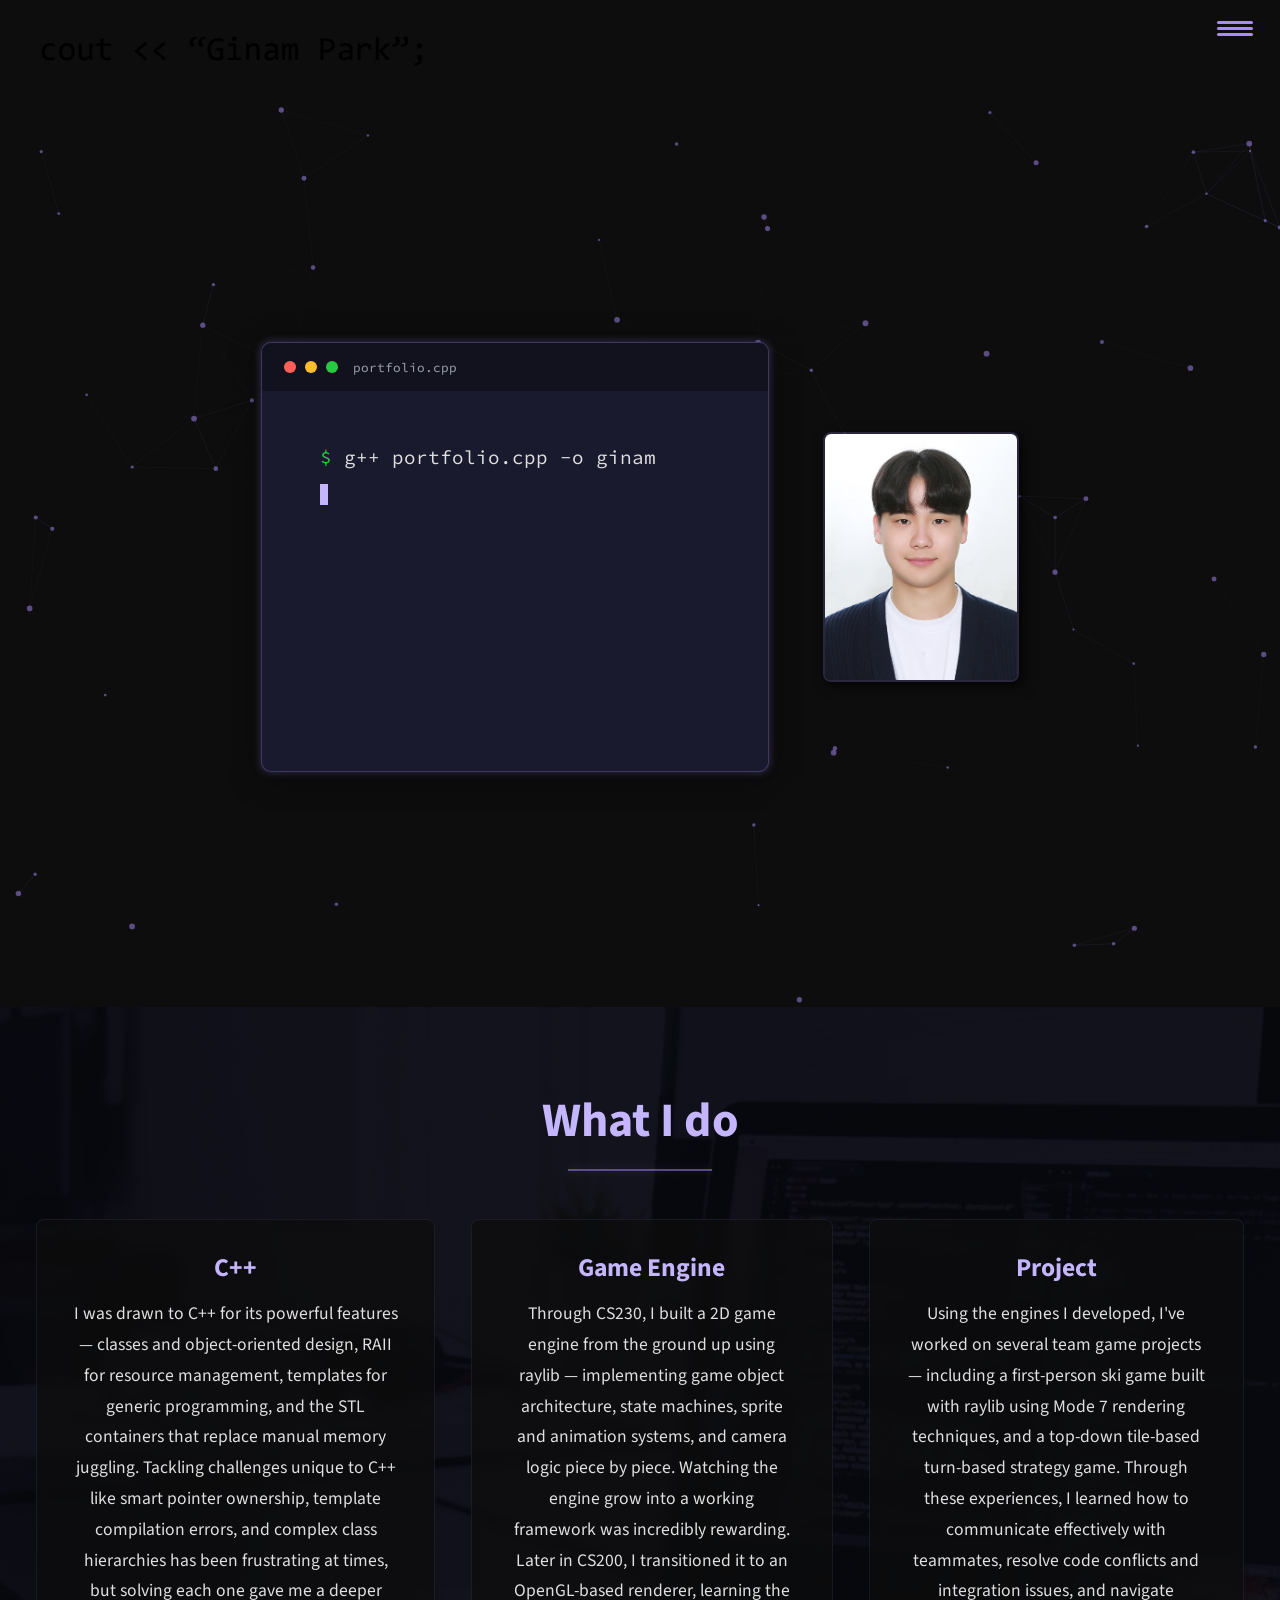
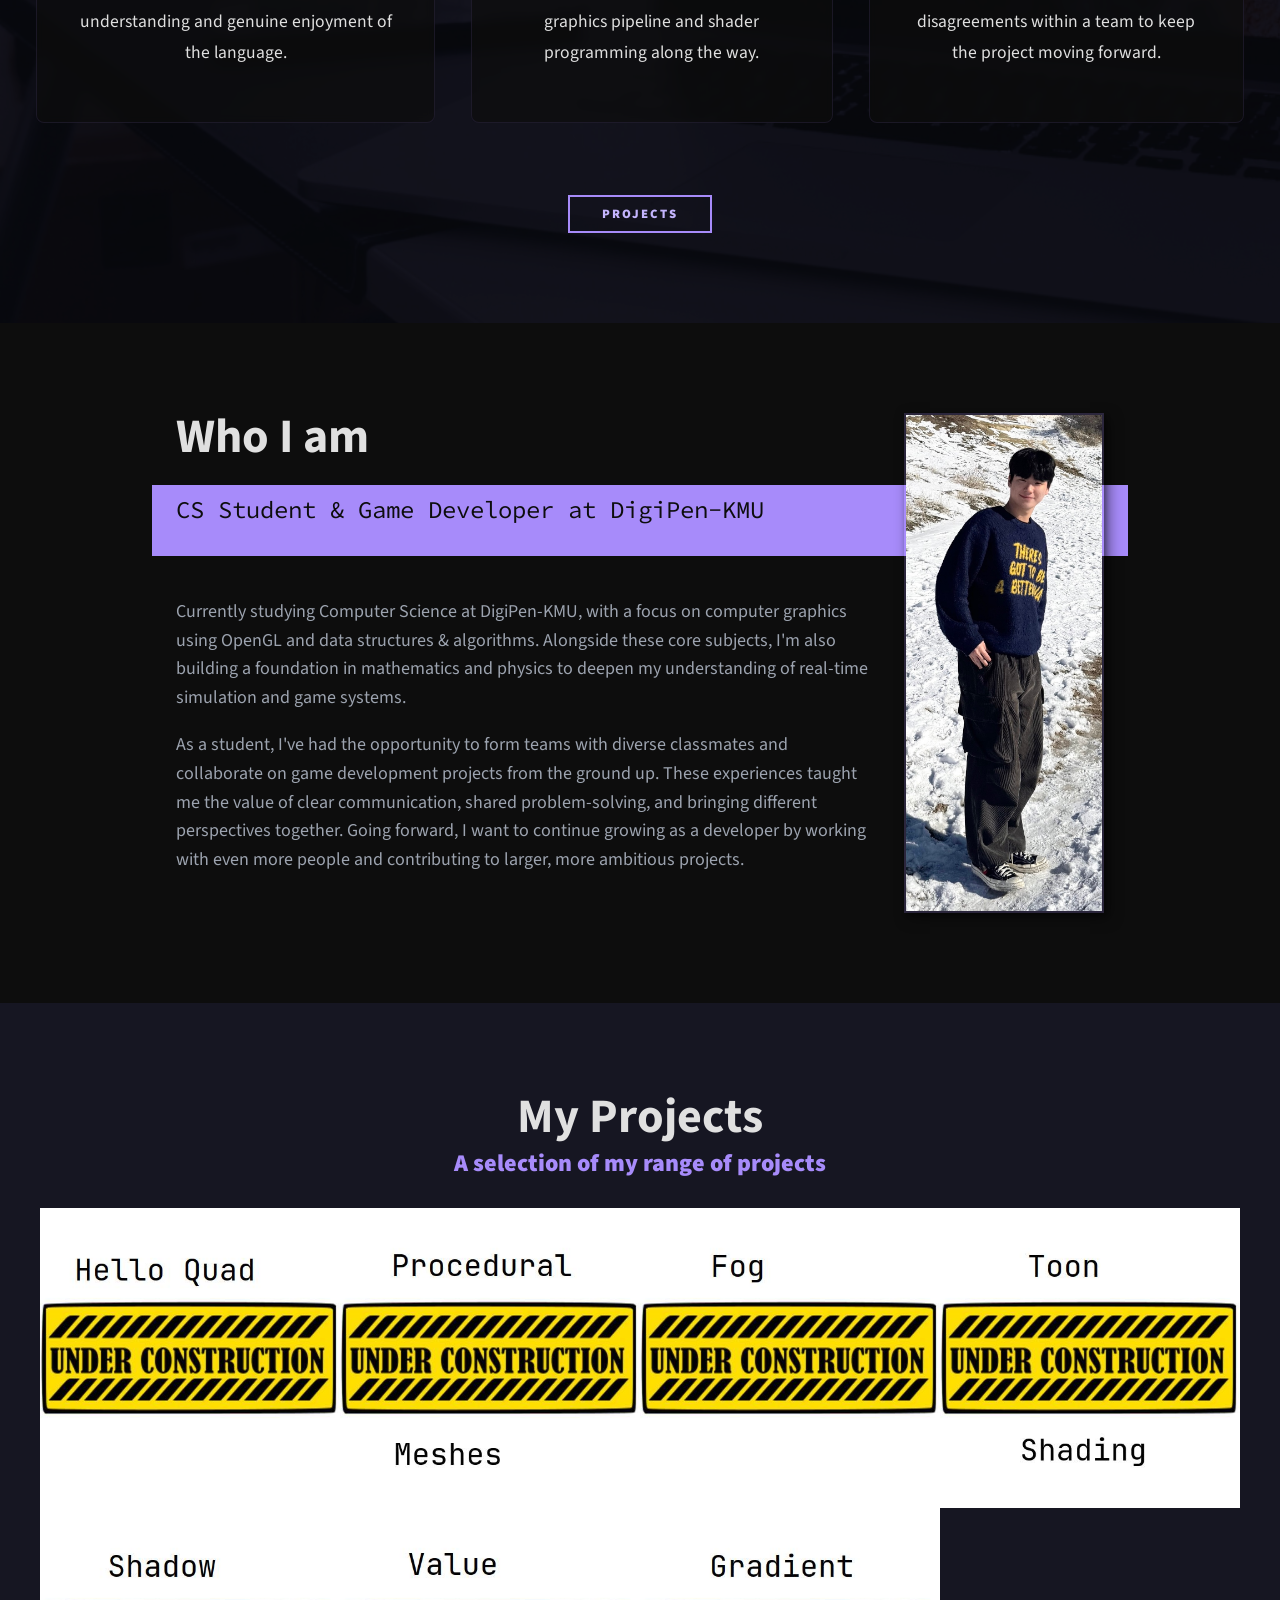
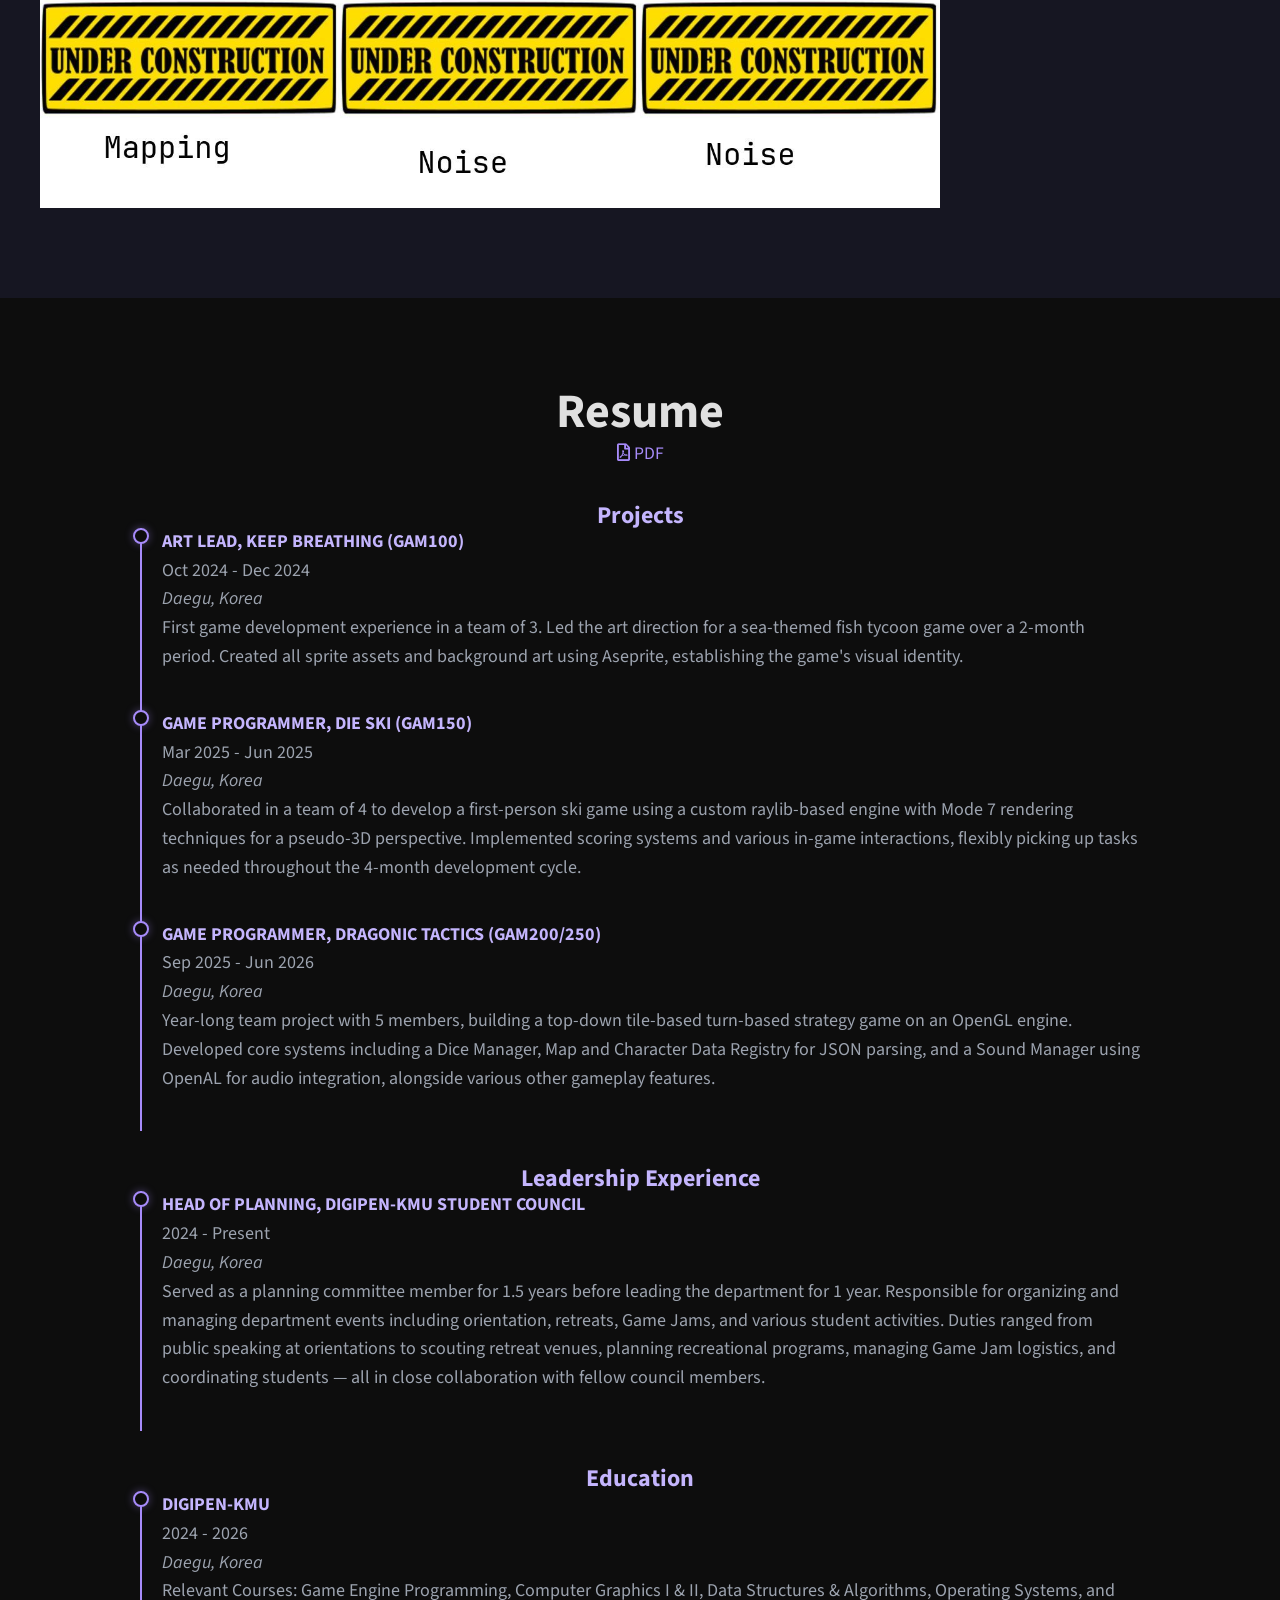
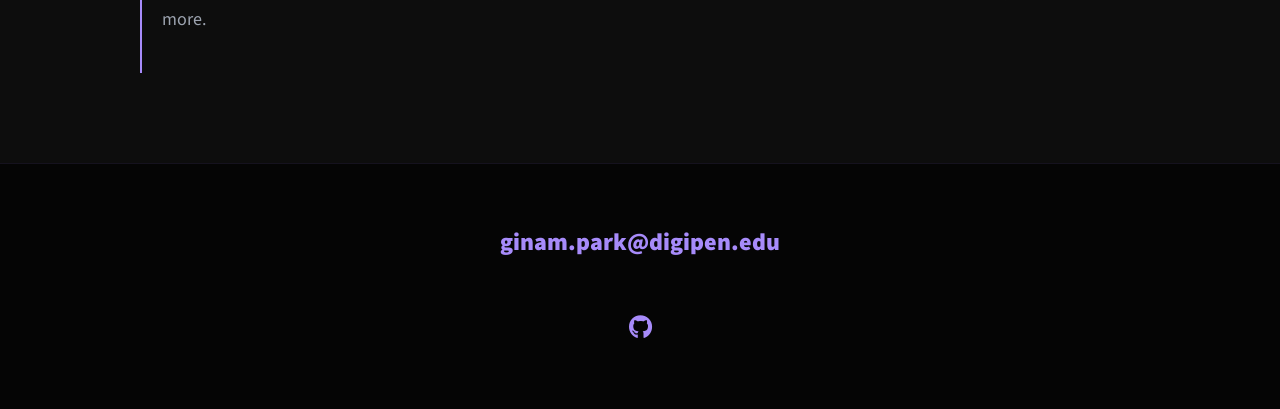
==== index.html @ 9ceb59ce "1" ====
<!-- https://youtu.be/_xkSvufmjEs?si=mh-MXT2ZdUasYAYn&t=3416 -->
<!-- adobe.ly/2GAgF93 -->
<!-- https://scrimba.com/build-and-deploy-your-portfolio-c012 -->
<!DOCTYPE html>
<html lang="en">

<head>
    <meta charset="UTF-8">
    <link rel="icon" type="image/svg+xml" href="../img/me.jpg">

    <!-- Help auto scale for desktop & mobile -->
    <meta name="viewport" content="width=device-width, initial-scale=1.0" />
    <title>Ginam Park Portfolio</title>

    <!-- Normalize the difference across browsers  https://necolas.github.io/normalize.css/ -->
    <link rel="stylesheet" href="external/normalize.css" />

    <link rel="stylesheet" href="https://cdnjs.cloudflare.com/ajax/libs/font-awesome/5.11.2/css/all.css"
        integrity="sha256-46qynGAkLSFpVbEBog43gvNhfrOj+BmwXdxFgVK/Kvc=" crossorigin="anonymous" />

    <!-- https://fonts.google.com/selection/embed -->
    <link rel="preconnect" href="https://fonts.googleapis.com" />
    <link rel="preconnect" href="https://fonts.gstatic.com" crossorigin />
    <link
        href="https://fonts.googleapis.com/css2?family=Source+Code+Pro:ital,wght@0,200..900;1,200..900&family=Source+Sans+3:ital,wght@0,200..900;1,200..900&display=swap"
        rel="stylesheet" />

    <link rel="stylesheet" href="css/style.css" />
</head>

<body>
    <header>
        <div class="logo">
            <img src="img/cout.png" alt="">
        </div>
        <button class="nav-toggle" aria-label="toggle navigation">
            <span class="hamburger"></span>
        </button>
        <nav class="nav">
            <ul class="nav__list">
                <li class="nav__item"> <a href="#home" class="nav__link">Home</a> </li>
                <li class="nav__item"> <a href="#skills" class="nav__link">Skills</a> </li>
                <li class="nav__item"> <a href="#about" class="nav__link">About Me</a> </li>
                <li class="nav__item"> <a href="#projects" class="nav__link">Projects</a> </li>
                <li class="nav__item"> <a href="#resume" class="nav__link">Resume</a> </li>
            </ul>
        </nav>
    </header>

    <!-- Introduction -->
    <section class="intro" id="home">
        <canvas id="particle-canvas"></canvas>
        <div class="intro__content">
            <div class="terminal reveal">
                <div class="terminal__header">
                    <span class="terminal__dot terminal__dot--red"></span>
                    <span class="terminal__dot terminal__dot--yellow"></span>
                    <span class="terminal__dot terminal__dot--green"></span>
                    <span class="terminal__title">portfolio.cpp</span>
                </div>
                <div class="terminal__body" id="terminal-output"></div>
            </div>
            <img src="img/me.jpg" alt="a picture of Ginam Park smiling" class="intro__img reveal" />
        </div>
    </section>

    <!-- My Services -->
    <section class="my-services" id="skills">
        <h2 class="section__title section__title--services reveal">What I do</h2>
        <div class="services">
            <div class="service reveal">
                <h3>C++</h3>
                <p>
                    I was drawn to C++ for its powerful features — classes and object-oriented design, RAII for resource
                    management, templates for generic programming, and the STL containers that replace manual memory
                    juggling. Tackling challenges unique to C++ like smart pointer ownership, template compilation
                    errors, and complex class hierarchies has been frustrating at times, but solving each one gave me a
                    deeper understanding and genuine enjoyment of the language.
                </p>
            </div>

            <div class="service reveal">
                <h3>Game Engine</h3>
                <p>
                    Through CS230, I built a 2D game engine from the ground up using raylib — implementing game object
                    architecture, state machines, sprite and animation systems, and camera logic piece by piece.
                    Watching the engine grow into a working framework was incredibly rewarding. Later in CS200, I
                    transitioned it to an OpenGL-based renderer, learning the graphics pipeline and shader programming
                    along the way.
                </p>
            </div>

            <div class="service reveal">
                <h3>Project</h3>
                <p>
                    Using the engines I developed, I've worked on several team game projects — including a first-person
                    ski game built with raylib using Mode 7 rendering techniques, and a top-down tile-based turn-based
                    strategy game. Through these experiences, I learned how to communicate effectively with teammates,
                    resolve code conflicts and integration issues, and navigate disagreements within a team to keep the
                    project moving forward.
                </p>
            </div>
        </div>

        <a href="#projects" class="btn">Projects</a>
    </section>

    <!-- About Me -->
    <section class="about-me" id="about">
        <h2 class="section__title section__title--about reveal">Who I am</h2>
        <p class="section__subtitle section__subtitle--about reveal">
            CS Student &amp; Game Developer at DigiPen-KMU
        </p>

        <div class="about-me__body reveal">
            <p>
                Currently studying Computer Science at DigiPen-KMU, with a focus on computer graphics using OpenGL and
                data structures &amp; algorithms. Alongside these core subjects, I'm also building a foundation in
                mathematics and physics to deepen my understanding of real-time simulation and game systems.
            </p>
            <p>
                As a student, I've had the opportunity to form teams with diverse classmates and collaborate on game
                development projects from the ground up. These experiences taught me the value of clear communication,
                shared problem-solving, and bringing different perspectives together. Going forward, I want to continue
                growing as a developer by working with even more people and contributing to larger, more ambitious
                projects.
            </p>
        </div>
        <img src="img/tallme.jpg" alt="picture of Ginam Park" class="about-me__img reveal" />
    </section>

    <!-- My Portfolio -->
    <section class="my-projects" id="projects">
        <h2 class="section__title section__title--projects reveal">My Projects</h2>
        <p class="section__subtitle section__subtitle--projects reveal">
            A selection of my range of projects
        </p>
        <div class="portfolio">
            <a href="portfolio/01_hello.html" class="portfolio__item">
                <img src="img/portfolio_thumbnails/01_hello.jpg" alt="" class="portfolio__img" />
            </a>
            <a href="portfolio/02_meshes.html" class="portfolio__item">
                <img src="img/portfolio_thumbnails/02_meshes.jpg" alt="" class="portfolio__img" />
            </a>
            <a href="portfolio/03_fog.html" class="portfolio__item">
                <img src="img/portfolio_thumbnails/03_fog.jpg" alt="" class="portfolio__img" />
            </a>
            <a href="portfolio/04_toon.html" class="portfolio__item">
                <img src="img/portfolio_thumbnails/04_toon.jpg" alt="" class="portfolio__img" />
            </a>
            <a href="portfolio/05_shadow.html" class="portfolio__item">
                <img src="img/portfolio_thumbnails/05_shadow.jpg" alt="" class="portfolio__img" />
            </a>
            <a href="portfolio/06_value.html" class="portfolio__item">
                <img src="img/portfolio_thumbnails/06_value.jpg" alt="" class="portfolio__img" />
            </a>
            <a href="portfolio/07_gradient.html" class="portfolio__item">
                <img src="img/portfolio_thumbnails/07_gradient.jpg" alt="" class="portfolio__img" />
            </a>

        </div>
    </section>

    <!-- Resume Section -->
    <section class="my-resume" id="resume">
        <h2 class="section__title section__title--resume reveal">Resume</h2>
        <a target="_blank" href="docs/Resume.pdf" class="resume-pdf-link"><i class="far fa-file-pdf"></i> PDF</a>

        <div class="resume-section reveal">
            <h3>Projects</h3>
            <div class="resume-item">
                <p>
                    <b>Art Lead, KEEP BREATHING (GAM100)</b><br>
                    Oct 2024 - Dec 2024<br>
                    <em>Daegu, Korea</em><br>
                    First game development experience in a team of 3. Led the art direction for a sea-themed fish
                    tycoon game over a 2-month period. Created all sprite assets and background art using Aseprite,
                    establishing the game's visual identity.
                </p>
            </div>
            <div class="resume-item">
                <p>
                    <b>Game Programmer, Die Ski (GAM150)</b><br>
                    Mar 2025 - Jun 2025<br>
                    <em>Daegu, Korea</em><br>
                    Collaborated in a team of 4 to develop a first-person ski game using a custom raylib-based engine
                    with Mode 7 rendering techniques for a pseudo-3D perspective. Implemented scoring systems and
                    various in-game interactions, flexibly picking up tasks as needed throughout the 4-month
                    development cycle.
                </p>
            </div>
            <div class="resume-item">
                <p>
                    <b>Game Programmer, Dragonic Tactics (GAM200/250)</b><br>
                    Sep 2025 - Jun 2026<br>
                    <em>Daegu, Korea</em><br>
                    Year-long team project with 5 members, building a top-down tile-based turn-based strategy game on
                    an OpenGL engine. Developed core systems including a Dice Manager, Map and Character Data Registry
                    for JSON parsing, and a Sound Manager using OpenAL for audio integration, alongside various other
                    gameplay features.
                </p>
            </div>

            <h3>Leadership Experience</h3>
            <div class="resume-item">
                <p>
                    <b>Head of Planning, DigiPen-KMU Student Council</b><br>
                    2024 - Present<br>
                    <em>Daegu, Korea</em><br>
                    Served as a planning committee member for 1.5 years before leading the department for 1 year.
                    Responsible for organizing and managing department events including orientation, retreats, Game
                    Jams, and various student activities. Duties ranged from public speaking at orientations to
                    scouting retreat venues, planning recreational programs, managing Game Jam logistics, and
                    coordinating students — all in close collaboration with fellow council members.
                </p>
            </div>

            <h3>Education</h3>
            <div class="resume-item">
                <p>
                    <b>Digipen-KMU</b><br>
                    2024 - 2026<br>
                    <em>Daegu, Korea</em><br>
                    Relevant Courses: Game Engine Programming, Computer Graphics I &amp; II, Data Structures &amp; Algorithms,
                    Operating Systems, and more.
                </p>
            </div>
        </div>
    </section>

    <!-- Footer -->
    <footer class="footer">
        <a href="mailto:ginam.park@digipen.edu" class="footer__link">ginam.park@digipen.edu</a>
        <ul class="social-list">
            <li class="social-list__item">
                <a class="social-list__link" href="https://github.com/HYW1Z">
                    <i class="fab fa-github"></i>
                </a>
            </li>
        </ul>
    </footer>

    <script src="js/index.js"></script>
</body>

</html>
---- css/style.css ----
/* make padding within widths rather calculating with total width? */
*,
*::before,
*::after {
  box-sizing: border-box;
}

/* Custom Properties */

:root {
  --ff-primary: "Source Sans 3", sans-serif;
  --ff-secondary: "Source Code Pro", monospace;

  --fw-reg: 300;
  --fw-bold: 900;

  /* Dark mode + neon cyber palette */
  --clr-bg: #0d0d0d;
  --clr-bg-secondary: #161622;
  --clr-light: #e0e0e0;
  --clr-dark: #0d0d0d;
  --clr-accent: #a78bfa;
  --clr-accent-bright: #c4b5fd;
  --clr-accent-glow: rgba(167, 139, 250, 0.4);
  --clr-text-muted: #9ca3af;

  --fs-h1: 3rem;
  --fs-h2: 2.25rem;
  --fs-h3: 1.25rem;
  --fs-body: 1rem;

  --bs: 0.25em 0.25em 0.75em rgba(0, 0, 0, 0.5),
    0.125em 0.125em 0.25em rgba(0, 0, 0, 0.3);

  --glow-sm: 0 0 8px var(--clr-accent-glow);
  --glow-md: 0 0 20px var(--clr-accent-glow), 0 0 40px rgba(167, 139, 250, 0.15);
}

/* With wider screens use bigger numbers */
@media (min-width: 800px) {
  :root {
    --fs-h1: 4.5rem;
    --fs-h2: 3rem;
    --fs-h3: 1.5rem;
    --fs-body: 1.125rem;
  }
}

/* General Styles */

html {
  scroll-behavior: smooth;
}

body {
  background: var(--clr-bg);
  color: var(--clr-light);
  margin: 0;
  font-family: var(--ff-primary);
  font-size: var(--fs-body);
  line-height: 1.6;
}

section {
  padding: 5em 2em;
}

img {
  display: block;
  max-width: 100%;
}

strong {
  font-weight: var(--fw-bold);
}

:focus {
  outline: 3px solid var(--clr-accent);
  outline-offset: 3px;
}

/* Scroll reveal animations */
.reveal {
  opacity: 0;
  transform: translateY(30px);
  transition: opacity 0.7s ease-out, transform 0.7s ease-out;
}

.reveal.revealed {
  opacity: 1;
  transform: translateY(0);
}

/* Stagger children for service cards */
.service.reveal:nth-child(1) { transition-delay: 0s; }
.service.reveal:nth-child(2) { transition-delay: 0.15s; }
.service.reveal:nth-child(3) { transition-delay: 0.3s; }

.btn {
  display: inline-block;
  padding: 0.5em 2.5em;
  background: transparent;
  color: var(--clr-accent-bright);
  border: 2px solid var(--clr-accent);
  text-decoration: none;
  cursor: pointer;
  font-size: 0.8rem;
  text-transform: uppercase;
  letter-spacing: 2px;
  font-weight: var(--fw-bold);
  transition: all 300ms ease;
}

.btn:hover {
  background: var(--clr-accent);
  color: var(--clr-dark);
  box-shadow: var(--glow-md);
  transform: translateY(-2px);
}

/* Typography */

h1,
h2,
h3 {
  line-height: 1;
  margin: 0;
}

h1 {
  font-size: var(--fs-h1);
}

h2 {
  font-size: var(--fs-h2);
}

h3 {
  font-size: var(--fs-h3);
}

.section__title {
  margin-bottom: 0.25rem;
}

.section__title--intro {
  font-weight: var(--fw-reg);
}

.section__title--intro strong {
  display: block;
  color: var(--clr-accent-bright);
}

.section__subtitle {
  margin: 0;
  font-size: var(--fs-h3);
}

.section__subtitle--intro,
.section__subtitle--about {
  background: var(--clr-accent);
  color: var(--clr-dark);
  padding: 0.25em 1em;
  font-family: var(--ff-secondary);
  margin-bottom: 1em;
}

.section__subtitle--projects {
  color: var(--clr-accent);
  font-weight: var(--fw-bold);
  margin-bottom: 1em;
}

/* header */
header {
  display: flex;
  justify-content: space-between;
  padding: 1em;
  background: var(--clr-bg);
}

.logo {
  max-width: 528px;
}

.nav {
  position: fixed;
  background: rgba(13, 13, 13, 0.97);
  color: var(--clr-light);
  top: 0;
  bottom: 0;
  left: 0;
  right: 0;
  z-index: 100;
  transform: translateX(100%);
  transition: transform 250ms cubic-bezier(0.5, 0, 0.5, 1);
}

.nav__list {
  list-style: none;
  display: flex;
  height: 100%;
  flex-direction: column;
  justify-content: space-evenly;
  align-items: center;
  margin: 0;
  padding: 0;
}

.nav__link {
  color: inherit;
  font-weight: var(--fw-bold);
  font-size: var(--fs-h2);
  text-decoration: none;
  transition: color 200ms ease, text-shadow 200ms ease;
}

.nav__link:hover {
  color: var(--clr-accent-bright);
  text-shadow: var(--glow-sm);
}

.nav-toggle {
  padding: 0.5em;
  background: transparent;
  border: 0;
  cursor: pointer;
  position: absolute;
  right: 1em;
  top: 1em;
  z-index: 1000;
}

.nav-open .nav {
  transform: translateX(0);
}

.nav-open .nav-toggle {
  position: fixed;
}

.nav-open .hamburger {
  transform: rotate(0.625turn);
}

.nav-open .hamburger::before {
  transform: rotate(90deg) translateX(-6px);
}

.nav-open .hamburger::after {
  opacity: 0;
}

.hamburger {
  display: block;
  position: relative;
}

.hamburger,
.hamburger::before,
.hamburger::after {
  background: var(--clr-accent);
  width: 2em;
  height: 3px;
  border-radius: 1em;
  transition: transform 250ms ease-in-out;
}

.hamburger::before,
.hamburger::after {
  content: "";
  position: absolute;
  left: 0;
  right: 0;
}

.hamburger::before {
  top: 6px;
}
.hamburger::after {
  bottom: 6px;
}

/* Intro Section */
.intro {
  position: relative;
  z-index: 2;
  background: var(--clr-bg);
  min-height: 100vh;
  display: flex;
  align-items: center;
  justify-content: center;
  overflow: hidden;
}

#particle-canvas {
  position: absolute;
  top: 0;
  left: 0;
  width: 100%;
  height: 100%;
  z-index: 0;
}

.intro__content {
  position: relative;
  z-index: 1;
  display: flex;
  flex-direction: column;
  align-items: center;
  gap: 2em;
  padding: 2em;
}

@media (min-width: 700px) {
  .intro__content {
    flex-direction: row;
    gap: 3em;
  }
}

/* Terminal */
.terminal {
  background: #1a1a2e;
  border: 1px solid rgba(167, 139, 250, 0.25);
  border-radius: 10px;
  overflow: hidden;
  width: 100%;
  max-width: 1100px;
  box-shadow: 0 4px 30px rgba(0, 0, 0, 0.5), var(--glow-sm);
  font-family: var(--ff-secondary);
}

.terminal__header {
  background: #12121f;
  padding: 0.75em 1.2em;
  display: flex;
  align-items: center;
  gap: 0.5em;
}

.terminal__dot {
  width: 12px;
  height: 12px;
  border-radius: 50%;
}

.terminal__dot--red { background: #ff5f57; }
.terminal__dot--yellow { background: #ffbd2e; }
.terminal__dot--green { background: #28c840; }

.terminal__title {
  margin-left: 0.5em;
  color: var(--clr-text-muted);
  font-size: 0.8rem;
}

.terminal__body {
  padding: 2.5em 3em;
  min-height: 380px;
  font-size: 1.2rem;
  line-height: 1.9;
  color: var(--clr-light);
}

.terminal__body .line {
  white-space: pre-wrap;
  word-break: break-word;
}

.terminal__body .prompt { color: #28c840; }
.terminal__body .cmd { color: var(--clr-light); }
.terminal__body .comment { color: #6b7280; }
.terminal__body .keyword { color: #a78bfa; }
.terminal__body .string { color: #34d399; }
.terminal__body .output { color: var(--clr-accent-bright); font-weight: 700; font-size: 1.4rem; }
.terminal__body .output-name { color: var(--clr-accent-bright); font-weight: 900; font-size: 3rem; line-height: 1.1; }
.terminal__body .operator { color: #f472b6; }

.terminal__cursor {
  display: inline-block;
  width: 8px;
  height: 1.1em;
  background: var(--clr-accent-bright);
  vertical-align: text-bottom;
  animation: blink 1s step-end infinite;
}

@keyframes blink {
  0%, 100% { opacity: 1; }
  50% { opacity: 0; }
}

.intro__img {
  box-shadow: var(--bs);
  border: 2px solid rgba(167, 139, 250, 0.2);
  width: 250px;
  height: 250px;
  object-fit: cover;
  border-radius: 8px;
}

.section__subtitle--intro {
  display: inline-block;
}

/* my services section */

.my-services {
  background-color: var(--clr-bg-secondary);
  background-image: url(../img/skills-bg.jpg);
  background-size: cover;
  background-blend-mode: overlay;
  color: var(--clr-light);
  text-align: center;
}

.section__title--services {
  color: var(--clr-accent-bright);
  position: relative;
}

.section__title--services::after {
  content: "";
  display: block;
  width: 3em;
  height: 2px;
  margin: 0.5em auto 1em;
  background: var(--clr-accent);
  opacity: 0.5;
  box-shadow: var(--glow-sm);
}

.services {
  margin-bottom: 4em;
}

.service {
  max-width: 600px;
  margin: 0 auto;
  padding: 2em;
  border: 1px solid rgba(167, 139, 250, 0.1);
  border-radius: 8px;
  background: rgba(13, 13, 13, 0.7);
  backdrop-filter: blur(4px);
  transition: border-color 300ms ease, box-shadow 300ms ease;
}

.service:hover {
  border-color: rgba(167, 139, 250, 0.3);
  box-shadow: var(--glow-sm);
}

.service p {
  font-size: 1.1rem;
  line-height: 1.75;
}

.service h3 {
  color: var(--clr-accent-bright);
  margin-bottom: 0.5em;
  font-size: 1.6rem;
}

@media (min-width: 800px) {
  .services {
    display: flex;
    max-width: 1400px;
    margin-left: auto;
    margin-right: auto;
    gap: 2em;
  }

  .service + .service {
    margin-left: 0;
  }
}

/* About Me */

.about-me {
  max-width: 1000px;
  margin: 0 auto;
  background: var(--clr-bg);
}

.about-me__body p {
  color: var(--clr-text-muted);
}

.about-me__img {
  box-shadow: var(--bs);
  border: 2px solid rgba(167, 139, 250, 0.2);
}

@media (min-width: 600px) {
  .about-me {
    display: grid;
    grid-template-columns: 1fr 200px;
    grid-template-areas:
      "title img"
      "subtitle img"
      "text img";
    column-gap: 2em;
  }

  .section__title--about {
    grid-area: title;
  }

  .section__subtitle--about {
    grid-column: 1 / -1;
    grid-row: 2;
    position: relative;
    left: -1em;
    width: calc(100% + 2em);
    padding-left: 1em;
    padding-right: calc(200px + 2.5em);
  }

  .about-me__img {
    grid-area: img;
    position: relative;
    z-index: 2;
  }
}

/* Portfolio / My projects */

.my-projects {
  background-color: var(--clr-bg-secondary);
  color: var(--clr-light);
  text-align: center;
}

.portfolio {
  display: grid;
  grid-template-columns: repeat(auto-fit, minmax(300px, 1fr));
  max-width: 1200px;
  margin: 0 auto;
}

.portfolio__item {
  background: var(--clr-dark);
  overflow: hidden;
}

.portfolio__img {
  transition: transform 750ms cubic-bezier(0.5, 0, 0.5, 1), opacity 250ms linear;
}

.portfolio__item:focus {
  position: relative;
  z-index: 2;
}

.portfolio__img:hover,
.portfolio__item:focus .portfolio__img {
  transform: scale(1.2);
  opacity: 0.75;
}

/*--------------------------------------------------------------
# Resume Section
--------------------------------------------------------------*/

.section__title--resume {
  text-align: center;
}

.my-resume {
  display: flex;
  flex-direction: column;
  align-items: center;
  background: var(--clr-bg);
}

.resume-pdf-link {
  color: var(--clr-accent);
  text-decoration: none;
  font-size: 1.1rem;
  transition: color 200ms ease, text-shadow 200ms ease;
}

.resume-pdf-link:hover {
  color: var(--clr-accent-bright);
  text-shadow: var(--glow-sm);
}

.resume-section h3 {
  color: var(--clr-accent-bright);
  text-align: center;
  margin-top: 1.5em;
}

.resume-section .resume-item {
  padding: 0 0 20px 20px;
  margin-top: -18px;
  border-left: 2px solid var(--clr-accent);
  position: relative;
  max-width: 1000px;
}

.resume-section .resume-item p {
  color: var(--clr-text-muted);
}

.resume-section .resume-item b {
  text-transform: uppercase;
  color: var(--clr-accent-bright);
  position: sticky;
}

.resume-section .resume-item em {
  color: var(--clr-text-muted);
}

.resume-section .resume-item::before {
  content: "";
  position: absolute;
  width: 16px;
  height: 16px;
  border-radius: 50px;
  left: -9px;
  top: 0;
  background: var(--clr-bg);
  border: 2px solid var(--clr-accent);
  box-shadow: var(--glow-sm);
}

/* Footer */

.footer {
  background: #050505;
  color: var(--clr-accent);
  text-align: center;
  padding: 2.5em 0;
  font-size: var(--fs-h3);
  border-top: 1px solid rgba(167, 139, 250, 0.1);
}

.footer a {
  color: inherit;
  text-decoration: none;
}

.footer__link {
  font-weight: var(--fw-bold);
  transition: text-shadow 200ms ease;
}

.footer__link:hover,
.social-list__link:hover {
  opacity: 1;
  text-shadow: var(--glow-sm);
}

.footer__link:hover {
  text-decoration: underline;
}

.social-list {
  list-style: none;
  display: flex;
  justify-content: center;
  margin: 2em 0 0;
  padding: 0;
}

.social-list__item {
  margin: 0 0.5em;
}

.social-list__link {
  padding: 0.5em;
  transition: transform 200ms ease, text-shadow 200ms ease;
}

.social-list__link:hover {
  transform: translateY(-3px);
  text-shadow: var(--glow-sm);
}

/* individual portfolio item styles */

.portfolio-item-individual {
  padding: 0 2em 2em;
  max-width: 1200px;
  margin: 0 auto;
}

.portfolio-item-individual p,
.portfolio-item-individual ul {
  max-width: 600px;
  margin-left: auto;
  margin-right: auto;
}

.portfolio-item-individual iframe {
  box-shadow: var(--bs);
  display: block;
  max-width: 1200px;
  width: 100%;
  height: auto;
  aspect-ratio: 4 / 3;
  margin: 0 auto;
  border: none;
}
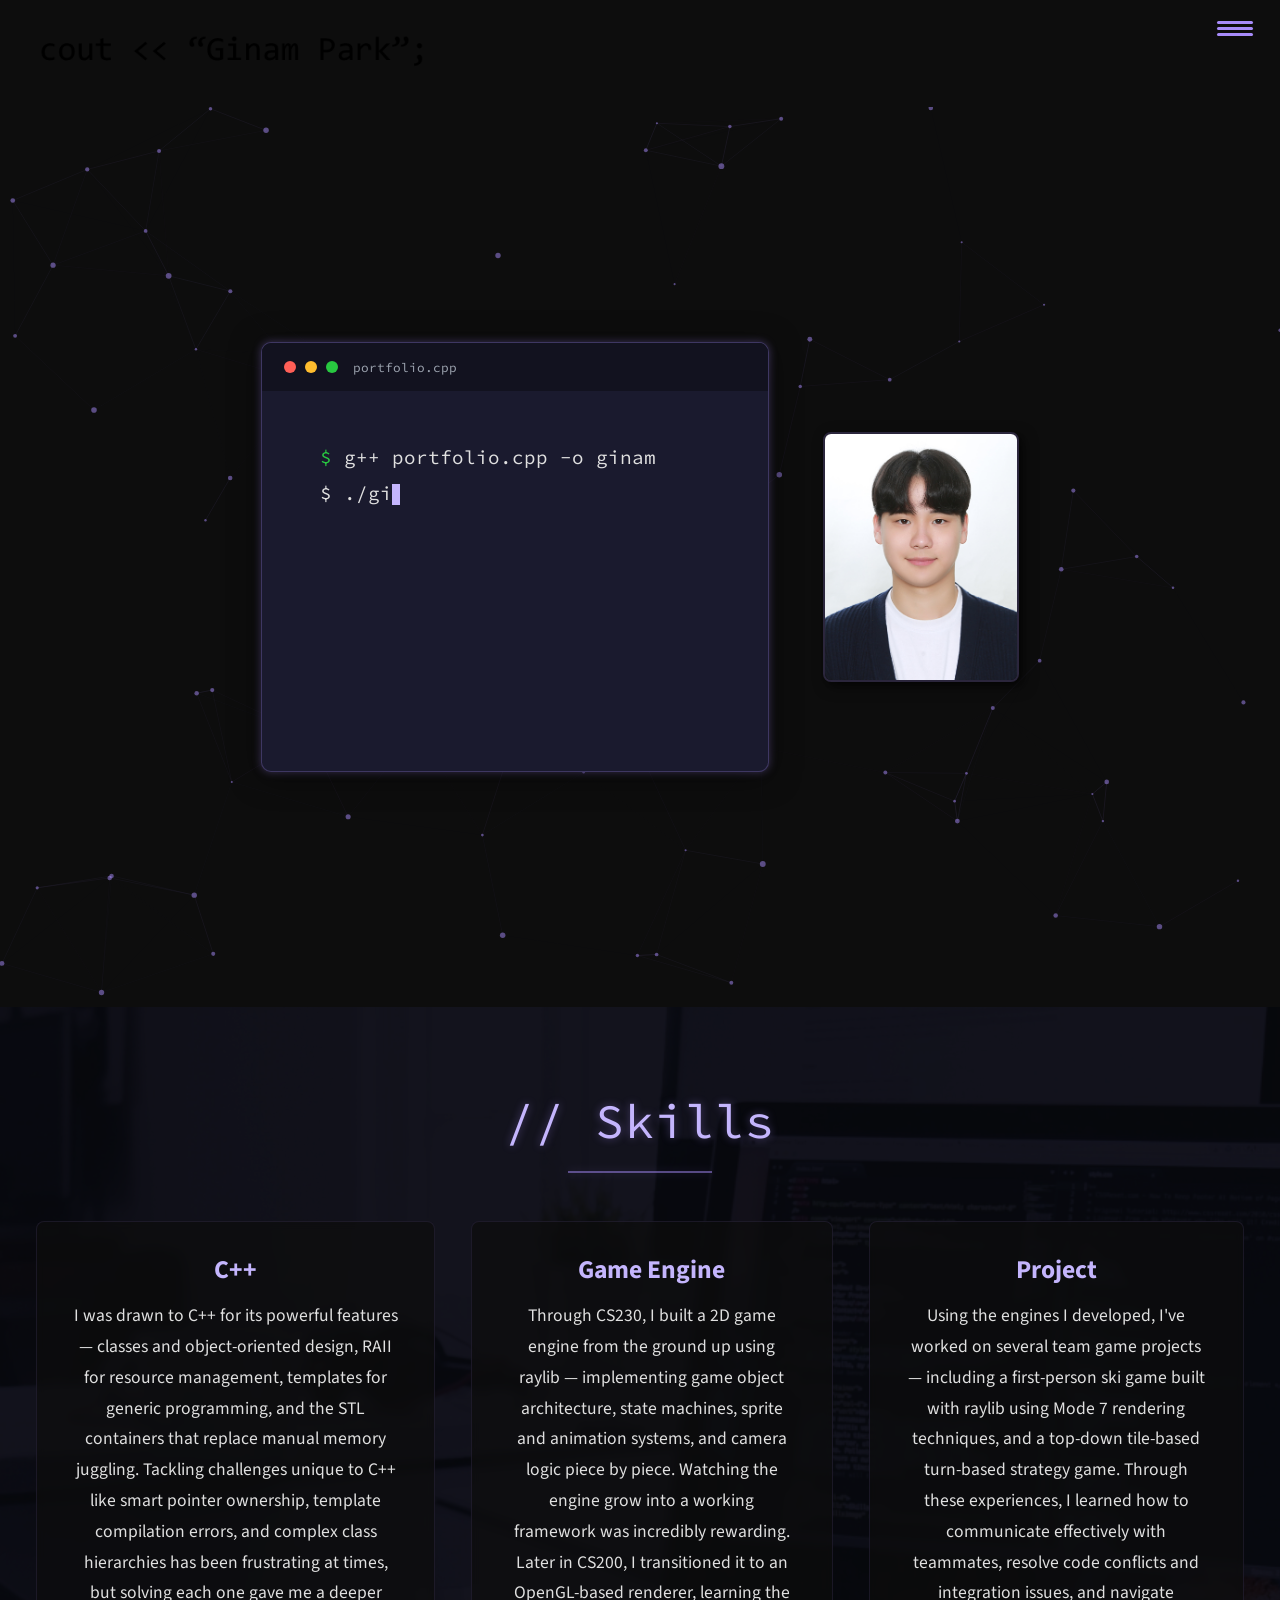
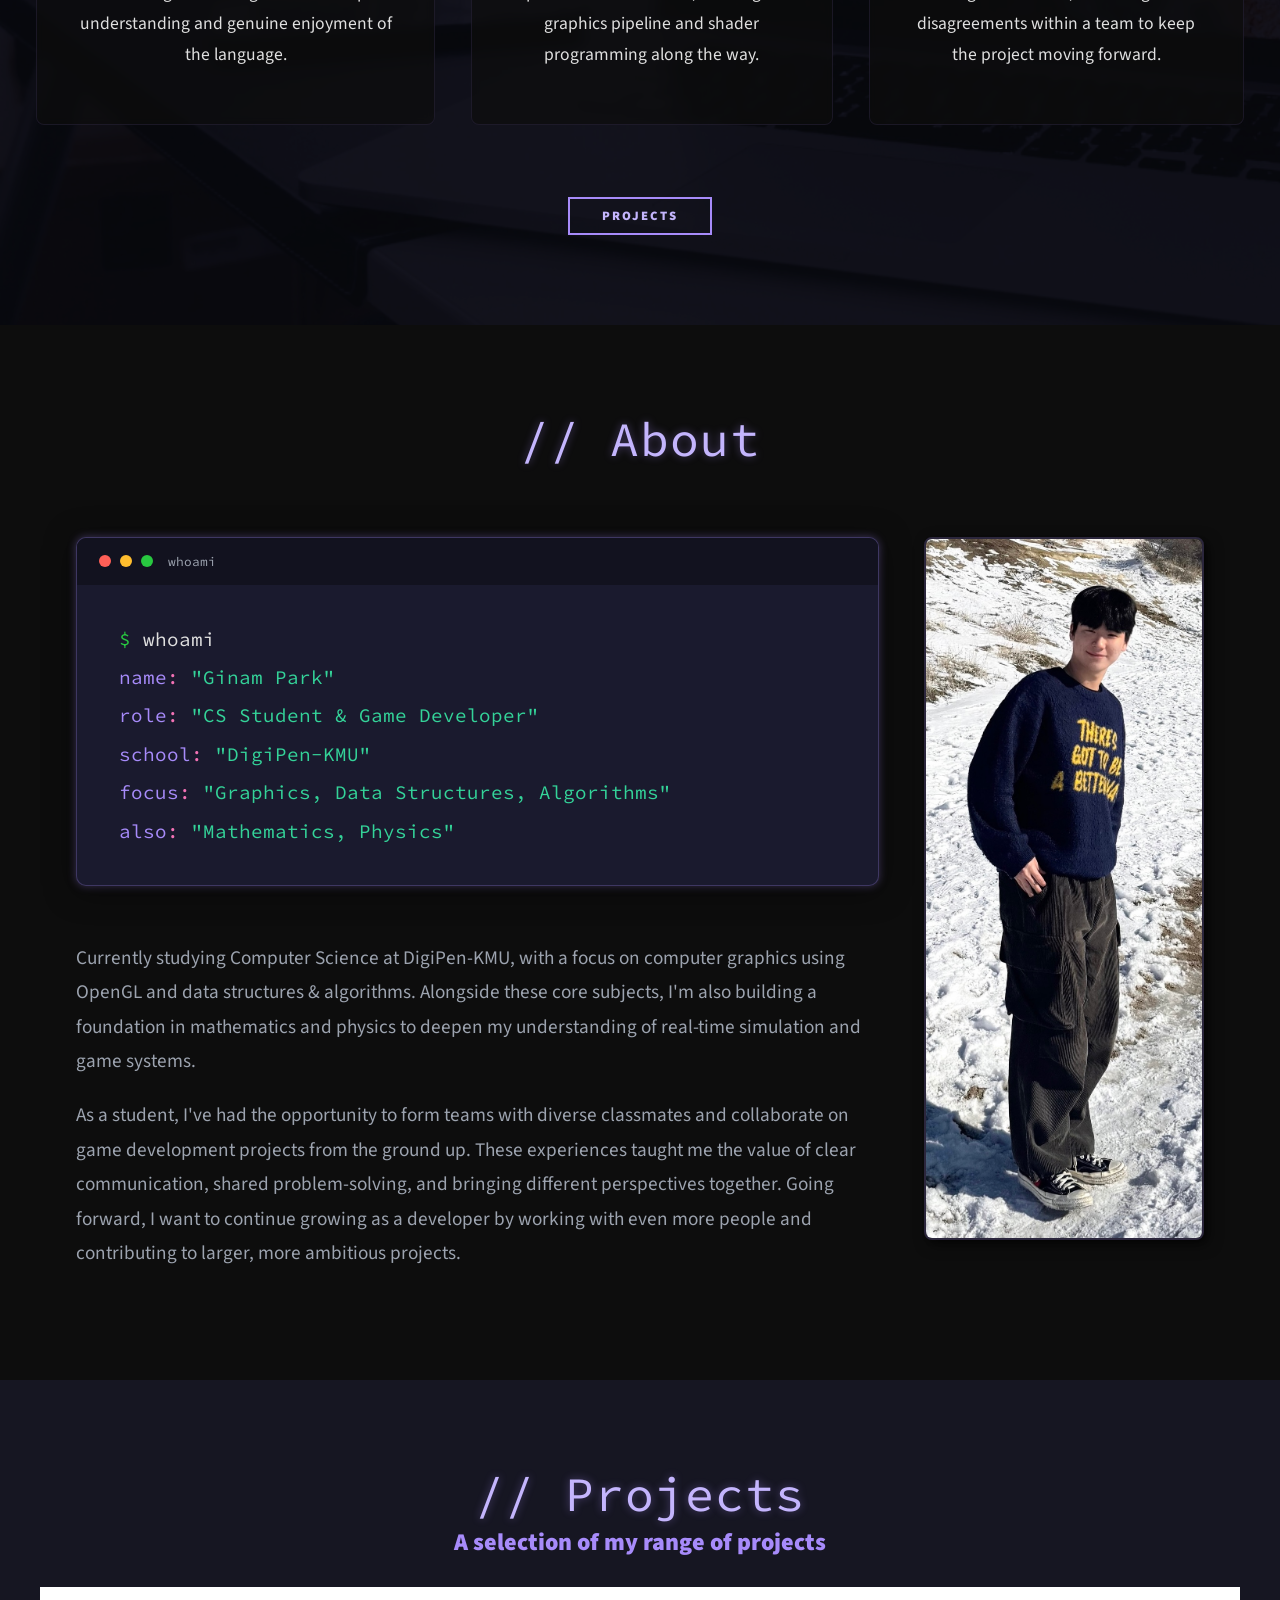
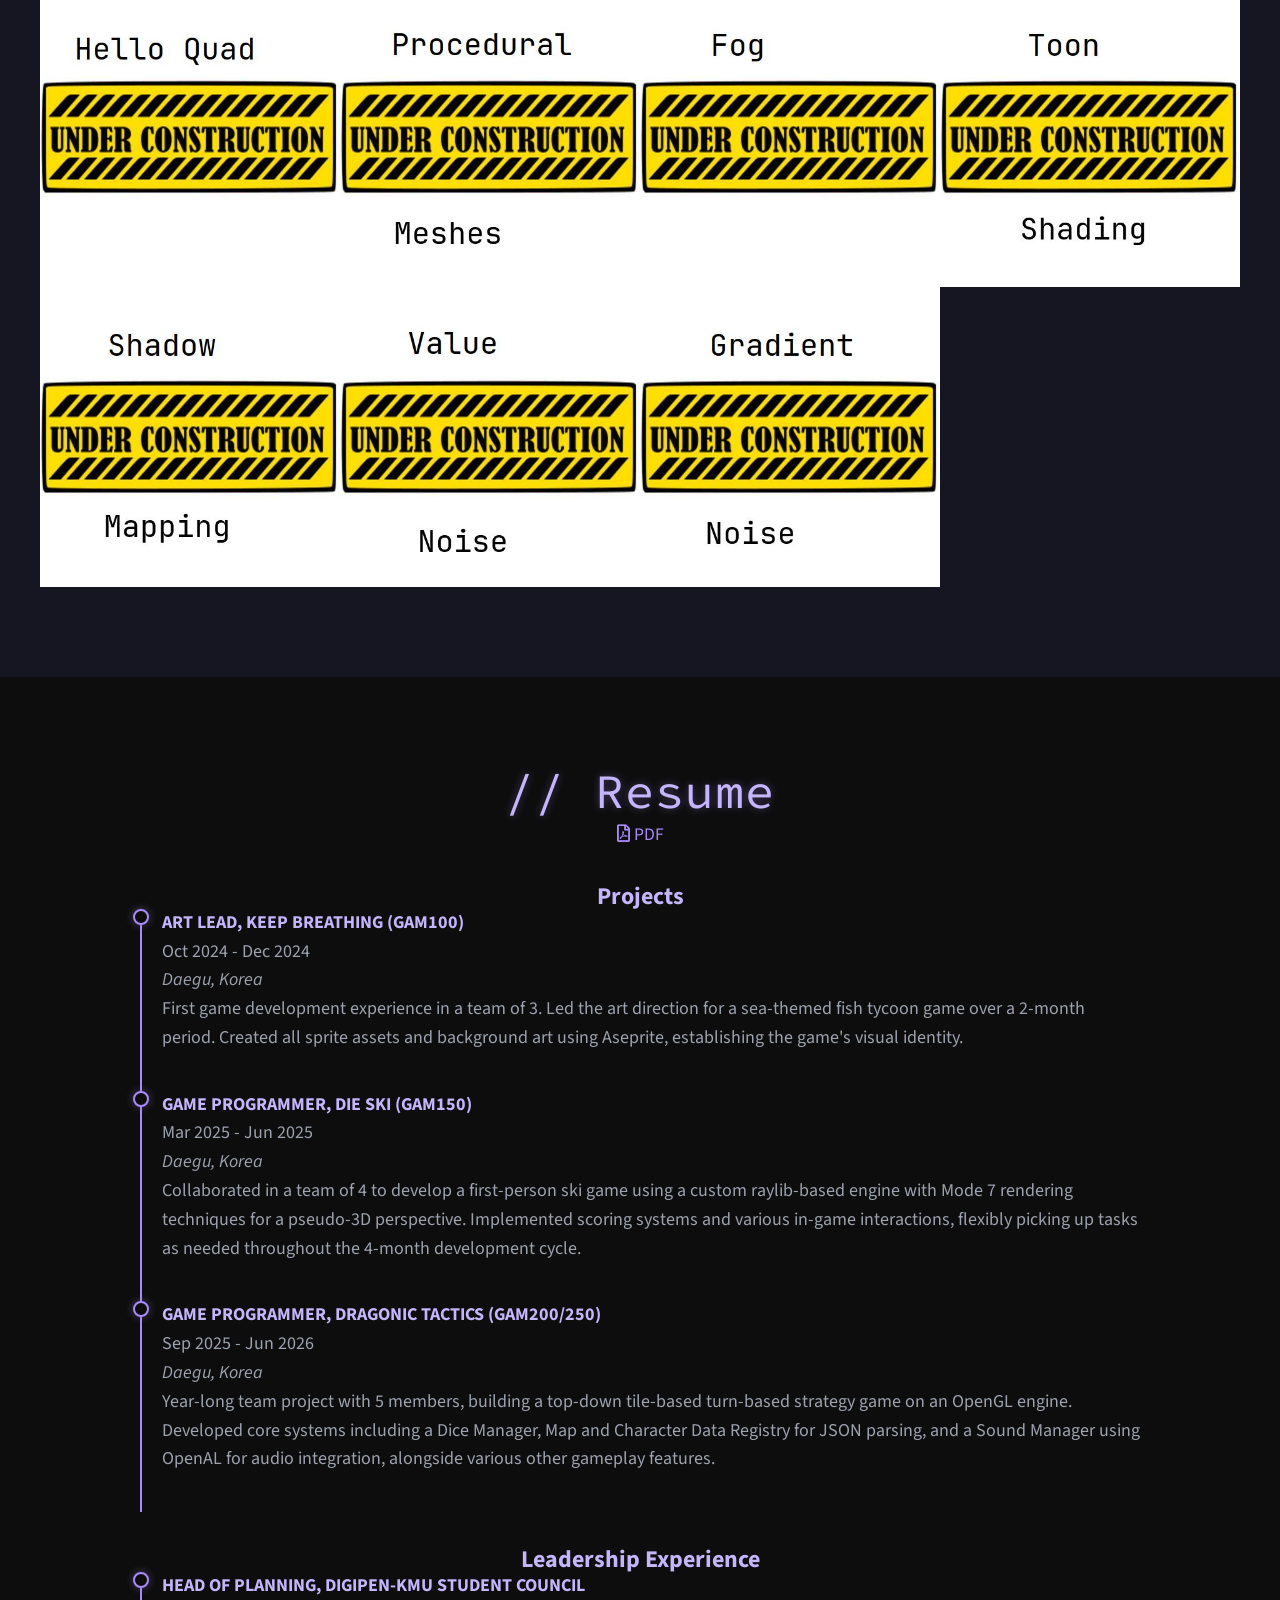
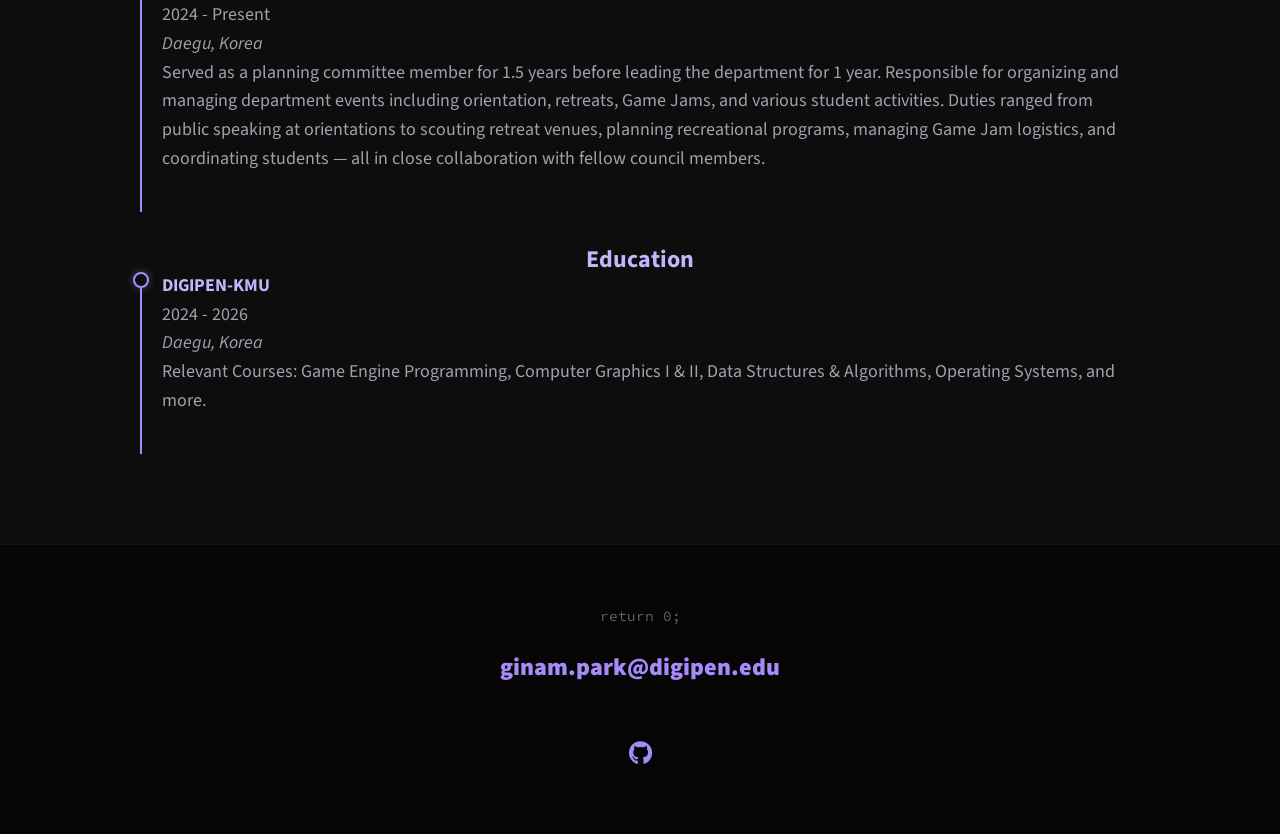
==== commit 63883e48: "11" ====
--- a/index.html
+++ b/index.html
@@ -66,7 +66,9 @@
 
     <!-- My Services -->
     <section class="my-services" id="skills">
-        <h2 class="section__title section__title--services reveal">What I do</h2>
+        <h2 class="section__title section__title--services reveal">
+            <span class="code-comment">// Skills</span>
+        </h2>
         <div class="services">
             <div class="service reveal">
                 <h3>C++</h3>
@@ -107,31 +109,54 @@
 
     <!-- About Me -->
     <section class="about-me" id="about">
-        <h2 class="section__title section__title--about reveal">Who I am</h2>
-        <p class="section__subtitle section__subtitle--about reveal">
-            CS Student &amp; Game Developer at DigiPen-KMU
-        </p>
-
-        <div class="about-me__body reveal">
-            <p>
-                Currently studying Computer Science at DigiPen-KMU, with a focus on computer graphics using OpenGL and
-                data structures &amp; algorithms. Alongside these core subjects, I'm also building a foundation in
-                mathematics and physics to deepen my understanding of real-time simulation and game systems.
-            </p>
-            <p>
-                As a student, I've had the opportunity to form teams with diverse classmates and collaborate on game
-                development projects from the ground up. These experiences taught me the value of clear communication,
-                shared problem-solving, and bringing different perspectives together. Going forward, I want to continue
-                growing as a developer by working with even more people and contributing to larger, more ambitious
-                projects.
-            </p>
-        </div>
-        <img src="img/tallme.jpg" alt="picture of Ginam Park" class="about-me__img reveal" />
+        <h2 class="section__title section__title--about reveal">
+            <span class="code-comment">// About</span>
+        </h2>
+
+        <div class="about-me__layout reveal">
+            <div class="about-me__left">
+                <div class="terminal terminal--mini">
+                    <div class="terminal__header">
+                        <span class="terminal__dot terminal__dot--red"></span>
+                        <span class="terminal__dot terminal__dot--yellow"></span>
+                        <span class="terminal__dot terminal__dot--green"></span>
+                        <span class="terminal__title">whoami</span>
+                    </div>
+                    <div class="terminal__body terminal__body--mini">
+                        <div class="line"><span class="prompt">$</span> <span class="cmd">whoami</span></div>
+                        <div class="line"><span class="keyword">name</span><span class="operator">:</span> <span class="string">"Ginam Park"</span></div>
+                        <div class="line"><span class="keyword">role</span><span class="operator">:</span> <span class="string">"CS Student &amp; Game Developer"</span></div>
+                        <div class="line"><span class="keyword">school</span><span class="operator">:</span> <span class="string">"DigiPen-KMU"</span></div>
+                        <div class="line"><span class="keyword">focus</span><span class="operator">:</span> <span class="string">"Graphics, Data Structures, Algorithms"</span></div>
+                        <div class="line"><span class="keyword">also</span><span class="operator">:</span> <span class="string">"Mathematics, Physics"</span></div>
+                    </div>
+                </div>
+
+                <div class="about-me__body">
+                    <p>
+                        Currently studying Computer Science at DigiPen-KMU, with a focus on computer graphics using OpenGL and
+                        data structures &amp; algorithms. Alongside these core subjects, I'm also building a foundation in
+                        mathematics and physics to deepen my understanding of real-time simulation and game systems.
+                    </p>
+                    <p>
+                        As a student, I've had the opportunity to form teams with diverse classmates and collaborate on game
+                        development projects from the ground up. These experiences taught me the value of clear communication,
+                        shared problem-solving, and bringing different perspectives together. Going forward, I want to continue
+                        growing as a developer by working with even more people and contributing to larger, more ambitious
+                        projects.
+                    </p>
+                </div>
+            </div>
+
+            <img src="img/tallme.jpg" alt="picture of Ginam Park" class="about-me__img" />
+        </div>
     </section>
 
     <!-- My Portfolio -->
     <section class="my-projects" id="projects">
-        <h2 class="section__title section__title--projects reveal">My Projects</h2>
+        <h2 class="section__title section__title--projects reveal">
+            <span class="code-comment">// Projects</span>
+        </h2>
         <p class="section__subtitle section__subtitle--projects reveal">
             A selection of my range of projects
         </p>
@@ -163,7 +188,9 @@
 
     <!-- Resume Section -->
     <section class="my-resume" id="resume">
-        <h2 class="section__title section__title--resume reveal">Resume</h2>
+        <h2 class="section__title section__title--resume reveal">
+            <span class="code-comment">// Resume</span>
+        </h2>
         <a target="_blank" href="docs/Resume.pdf" class="resume-pdf-link"><i class="far fa-file-pdf"></i> PDF</a>
 
         <div class="resume-section reveal">
@@ -230,6 +257,7 @@
 
     <!-- Footer -->
     <footer class="footer">
+        <p class="footer__signoff">return 0;</p>
         <a href="mailto:ginam.park@digipen.edu" class="footer__link">ginam.park@digipen.edu</a>
         <ul class="social-list">
             <li class="social-list__item">
--- a/css/style.css
+++ b/css/style.css
@@ -155,6 +155,15 @@
 .section__subtitle {
   margin: 0;
   font-size: var(--fs-h3);
+}
+
+/* Code comment section titles */
+.code-comment {
+  font-family: var(--ff-secondary);
+  color: var(--clr-accent-bright);
+  font-weight: 400;
+  letter-spacing: 1px;
+  text-shadow: var(--glow-sm);
 }
 
 .section__subtitle--intro,
@@ -480,50 +489,67 @@
 /* About Me */
 
 .about-me {
-  max-width: 1000px;
+  max-width: 1200px;
   margin: 0 auto;
   background: var(--clr-bg);
 }
 
-.about-me__body p {
-  color: var(--clr-text-muted);
+.section__title--about {
+  text-align: center;
+  margin-bottom: 1.5em;
+}
+
+.about-me__layout {
+  display: flex;
+  flex-direction: column;
+  gap: 2.5em;
+}
+
+@media (min-width: 800px) {
+  .about-me__layout {
+    flex-direction: row;
+    gap: 2.5em;
+  }
+}
+
+.about-me__left {
+  display: flex;
+  flex-direction: column;
+  gap: 2em;
+  flex: 1;
+}
+
+.terminal--mini {
+  max-width: 100%;
+}
+
+.terminal__body--mini {
+  padding: 1.8em 2.2em;
+  min-height: auto;
+  font-size: 1.2rem;
+  line-height: 2;
 }
 
 .about-me__img {
   box-shadow: var(--bs);
   border: 2px solid rgba(167, 139, 250, 0.2);
-}
-
-@media (min-width: 600px) {
-  .about-me {
-    display: grid;
-    grid-template-columns: 1fr 200px;
-    grid-template-areas:
-      "title img"
-      "subtitle img"
-      "text img";
-    column-gap: 2em;
-  }
-
-  .section__title--about {
-    grid-area: title;
-  }
-
-  .section__subtitle--about {
-    grid-column: 1 / -1;
-    grid-row: 2;
-    position: relative;
-    left: -1em;
-    width: calc(100% + 2em);
-    padding-left: 1em;
-    padding-right: calc(200px + 2.5em);
-  }
-
-  .about-me__img {
-    grid-area: img;
-    position: relative;
-    z-index: 2;
-  }
+  max-width: 280px;
+  width: 100%;
+  height: auto;
+  border-radius: 8px;
+  flex-shrink: 0;
+  object-fit: cover;
+  align-self: flex-start;
+}
+
+.about-me__body {
+  max-width: 100%;
+}
+
+.about-me__body p {
+  color: var(--clr-text-muted);
+  font-size: 1.2rem;
+  line-height: 1.8;
 }
 
 /* Portfolio / My projects */
@@ -640,6 +666,14 @@
   border-top: 1px solid rgba(167, 139, 250, 0.1);
 }
 
+.footer__signoff {
+  font-family: var(--ff-secondary);
+  color: var(--clr-text-muted);
+  font-size: 0.9rem;
+  margin: 0 0 1.5em;
+  opacity: 0.6;
+}
+
 .footer a {
   color: inherit;
   text-decoration: none;
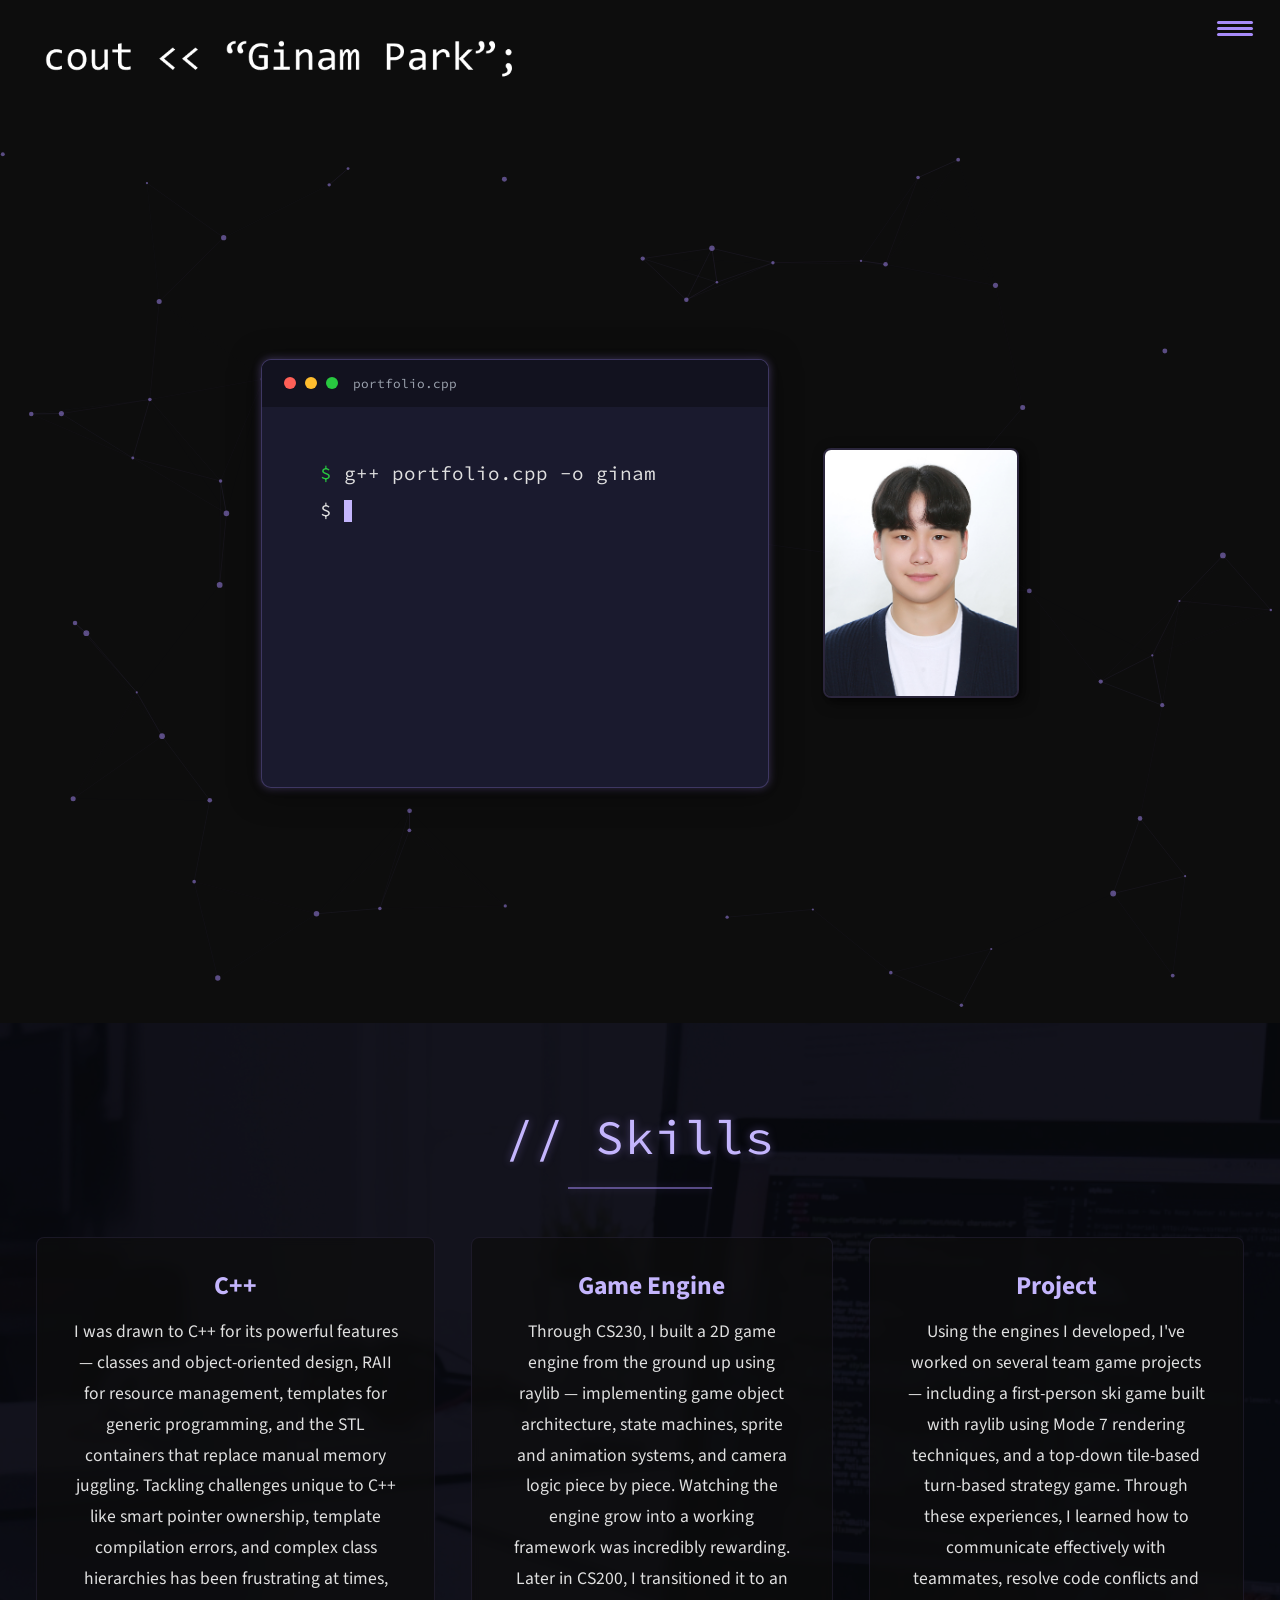
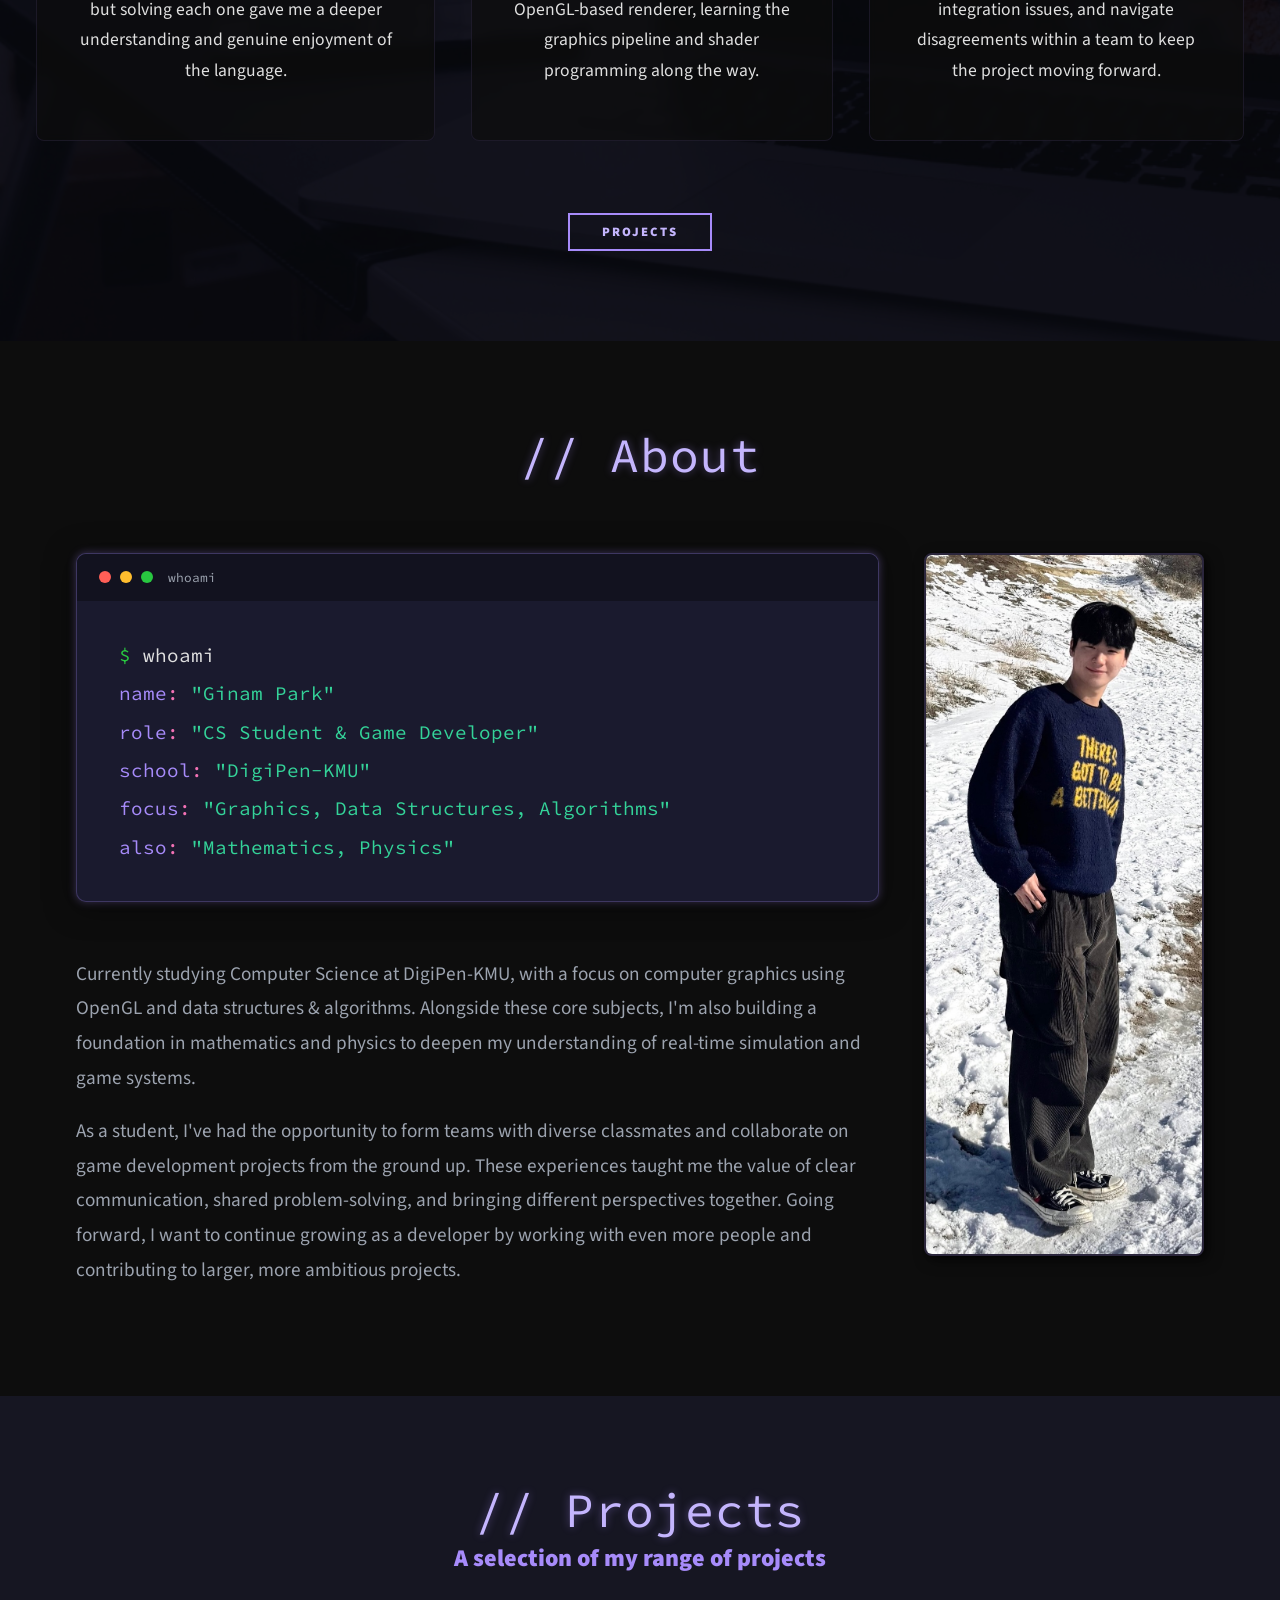
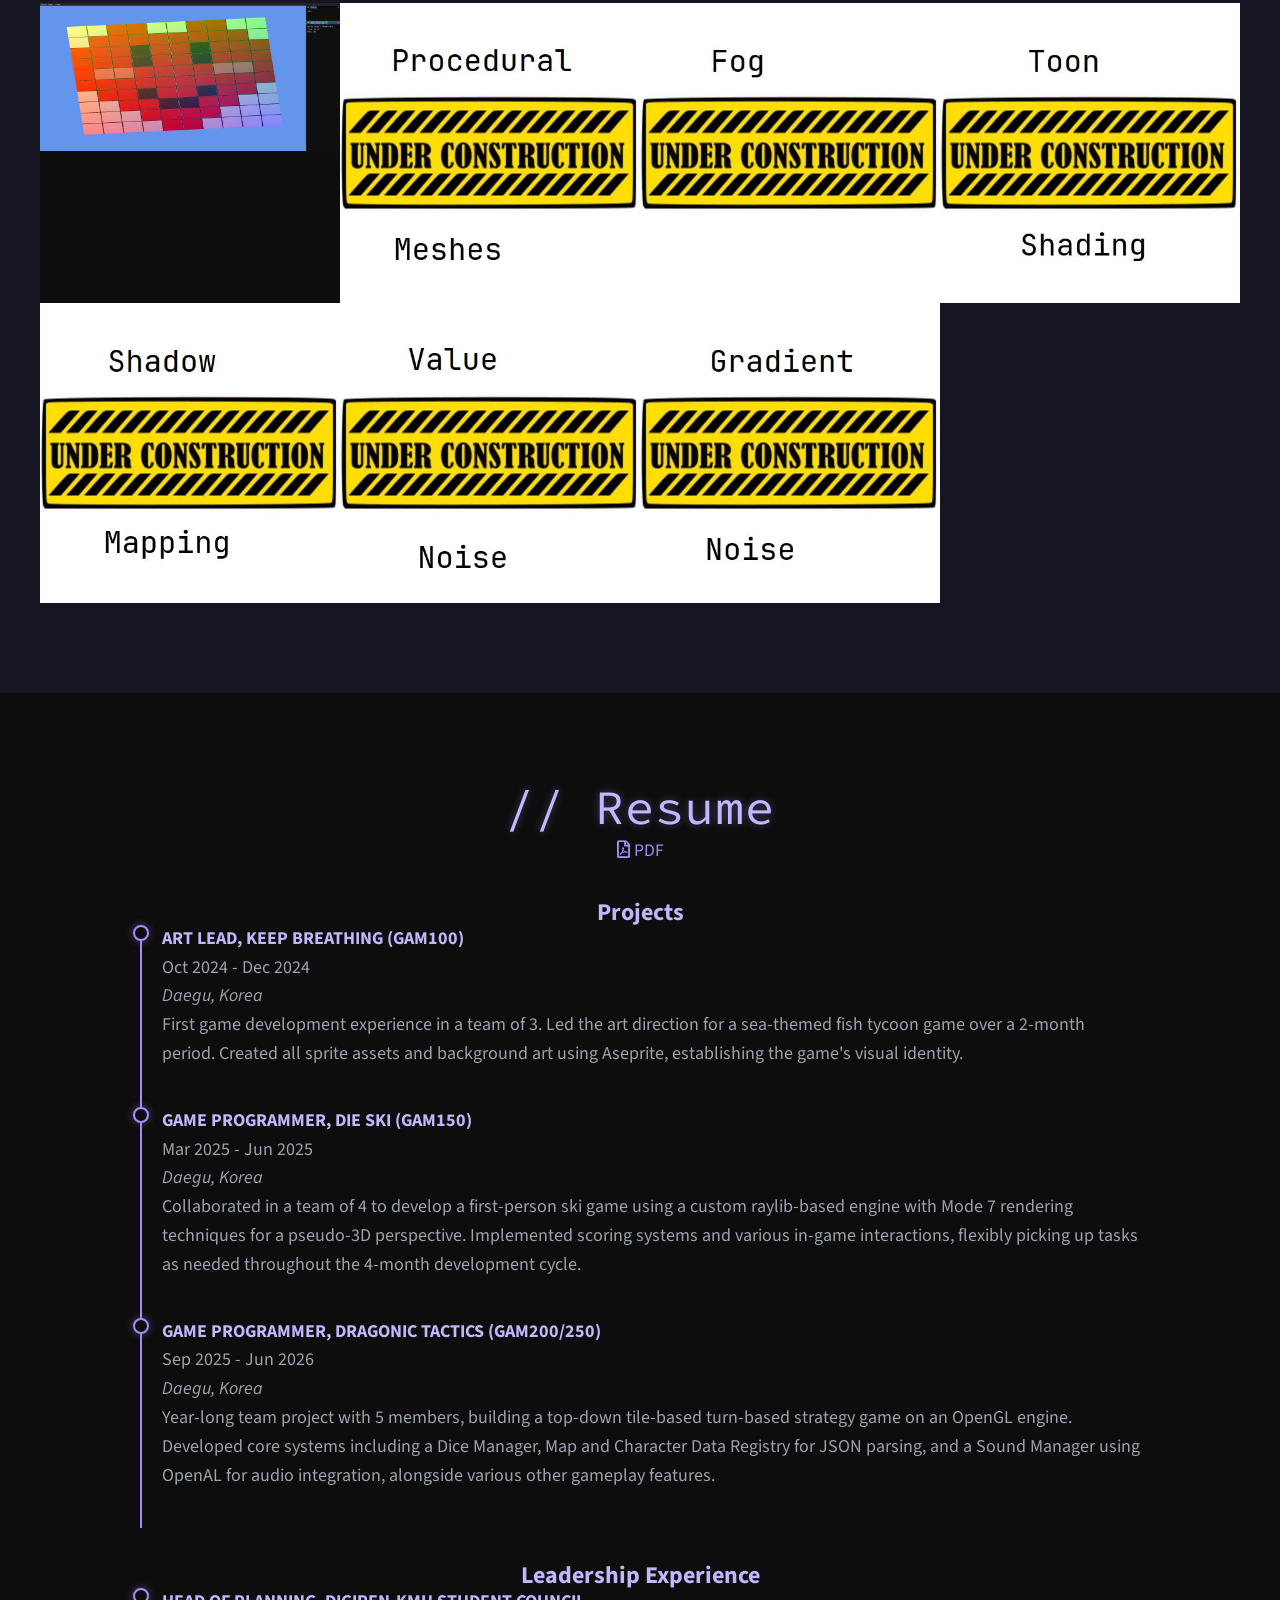
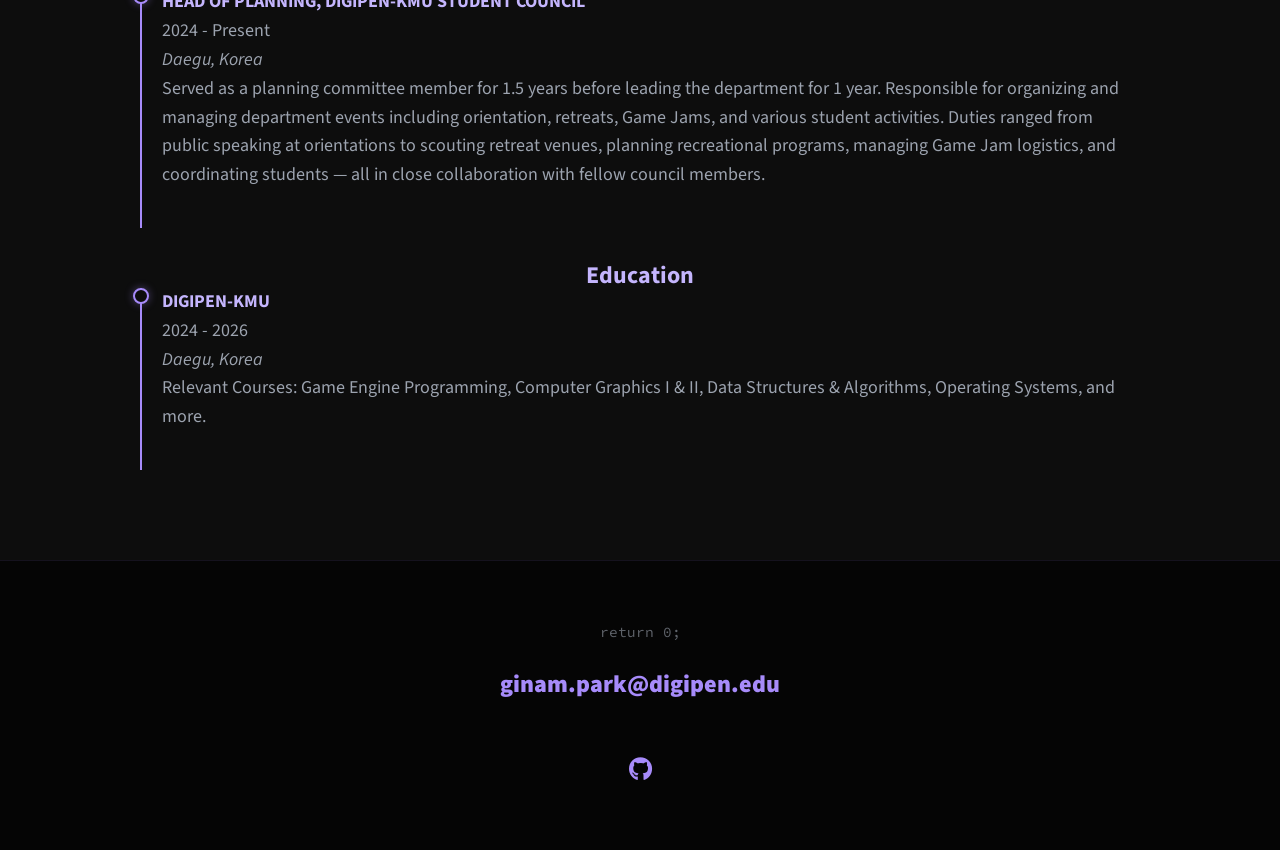
==== commit f620a144: "12" ====
--- a/index.html
+++ b/index.html
@@ -31,7 +31,7 @@
 <body>
     <header>
         <div class="logo">
-            <img src="img/cout.png" alt="">
+            <img src="img/cout.jpg" alt="">
         </div>
         <button class="nav-toggle" aria-label="toggle navigation">
             <span class="hamburger"></span>
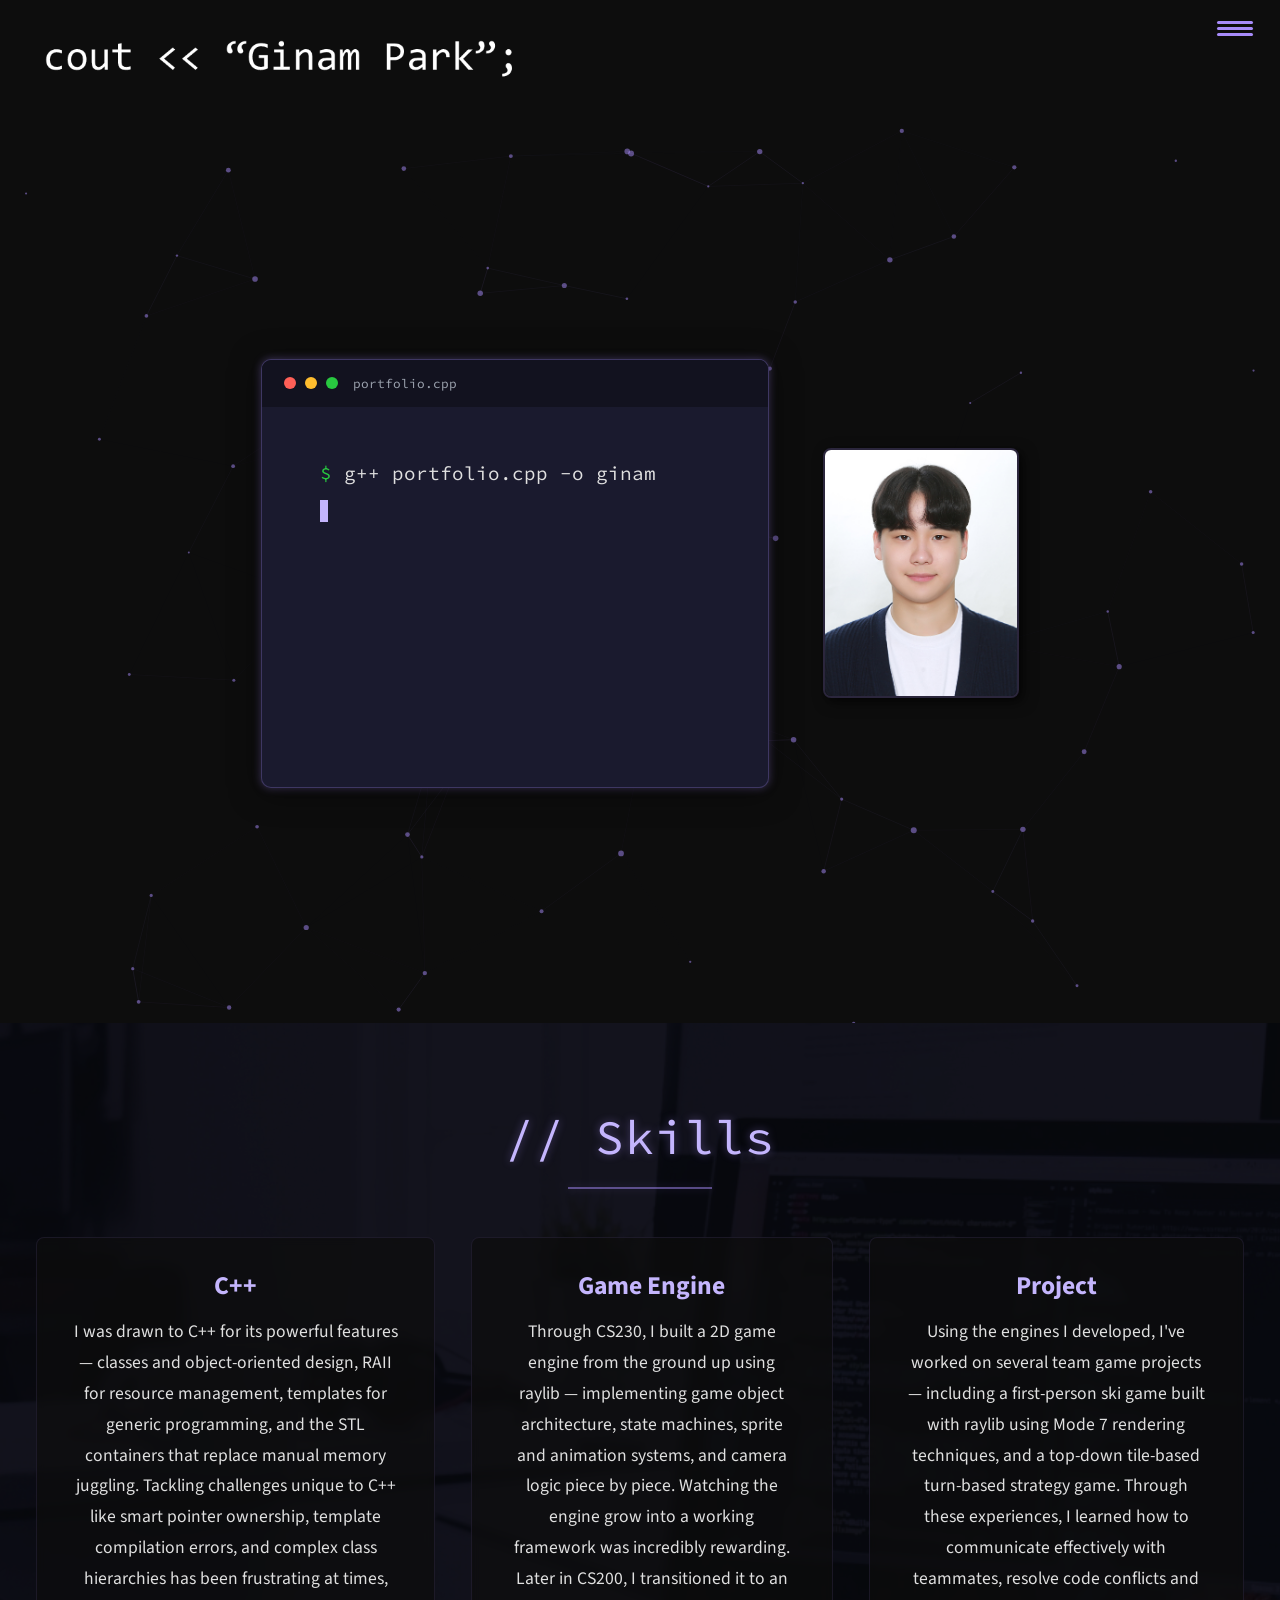
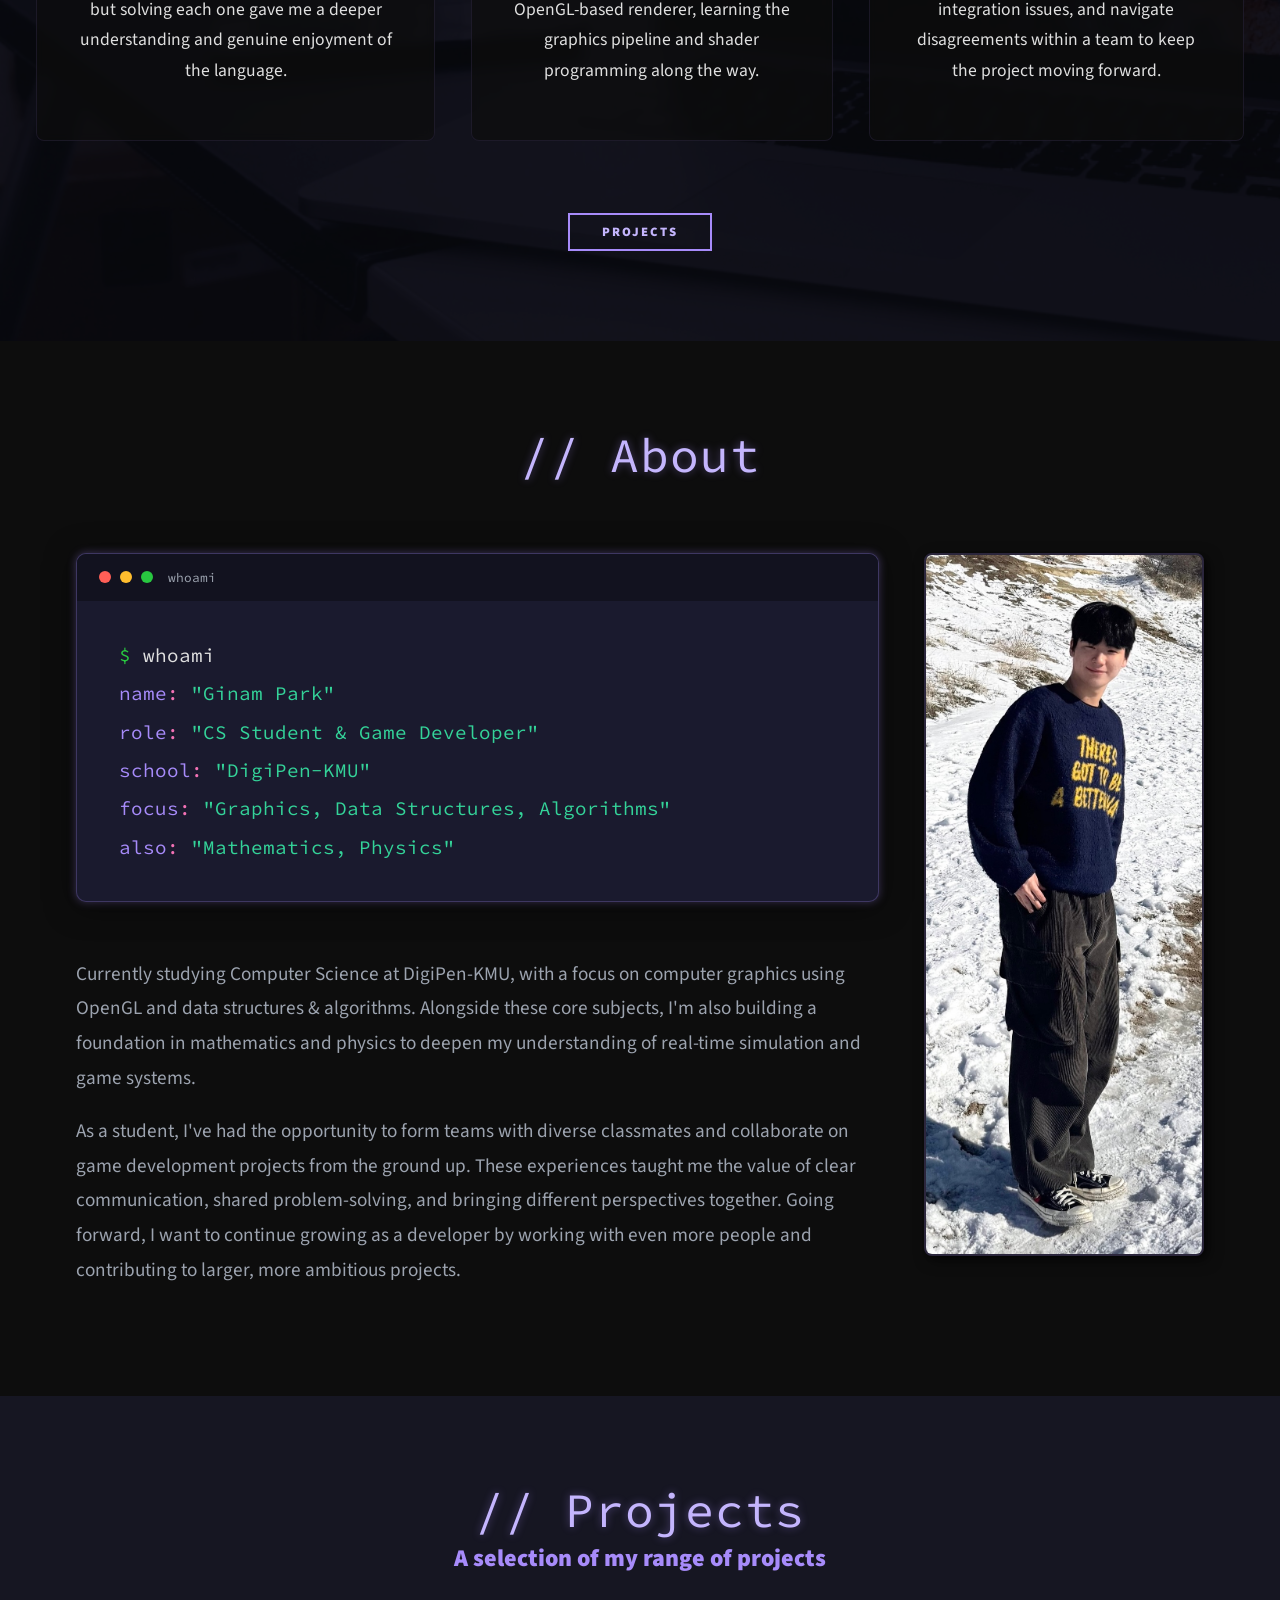
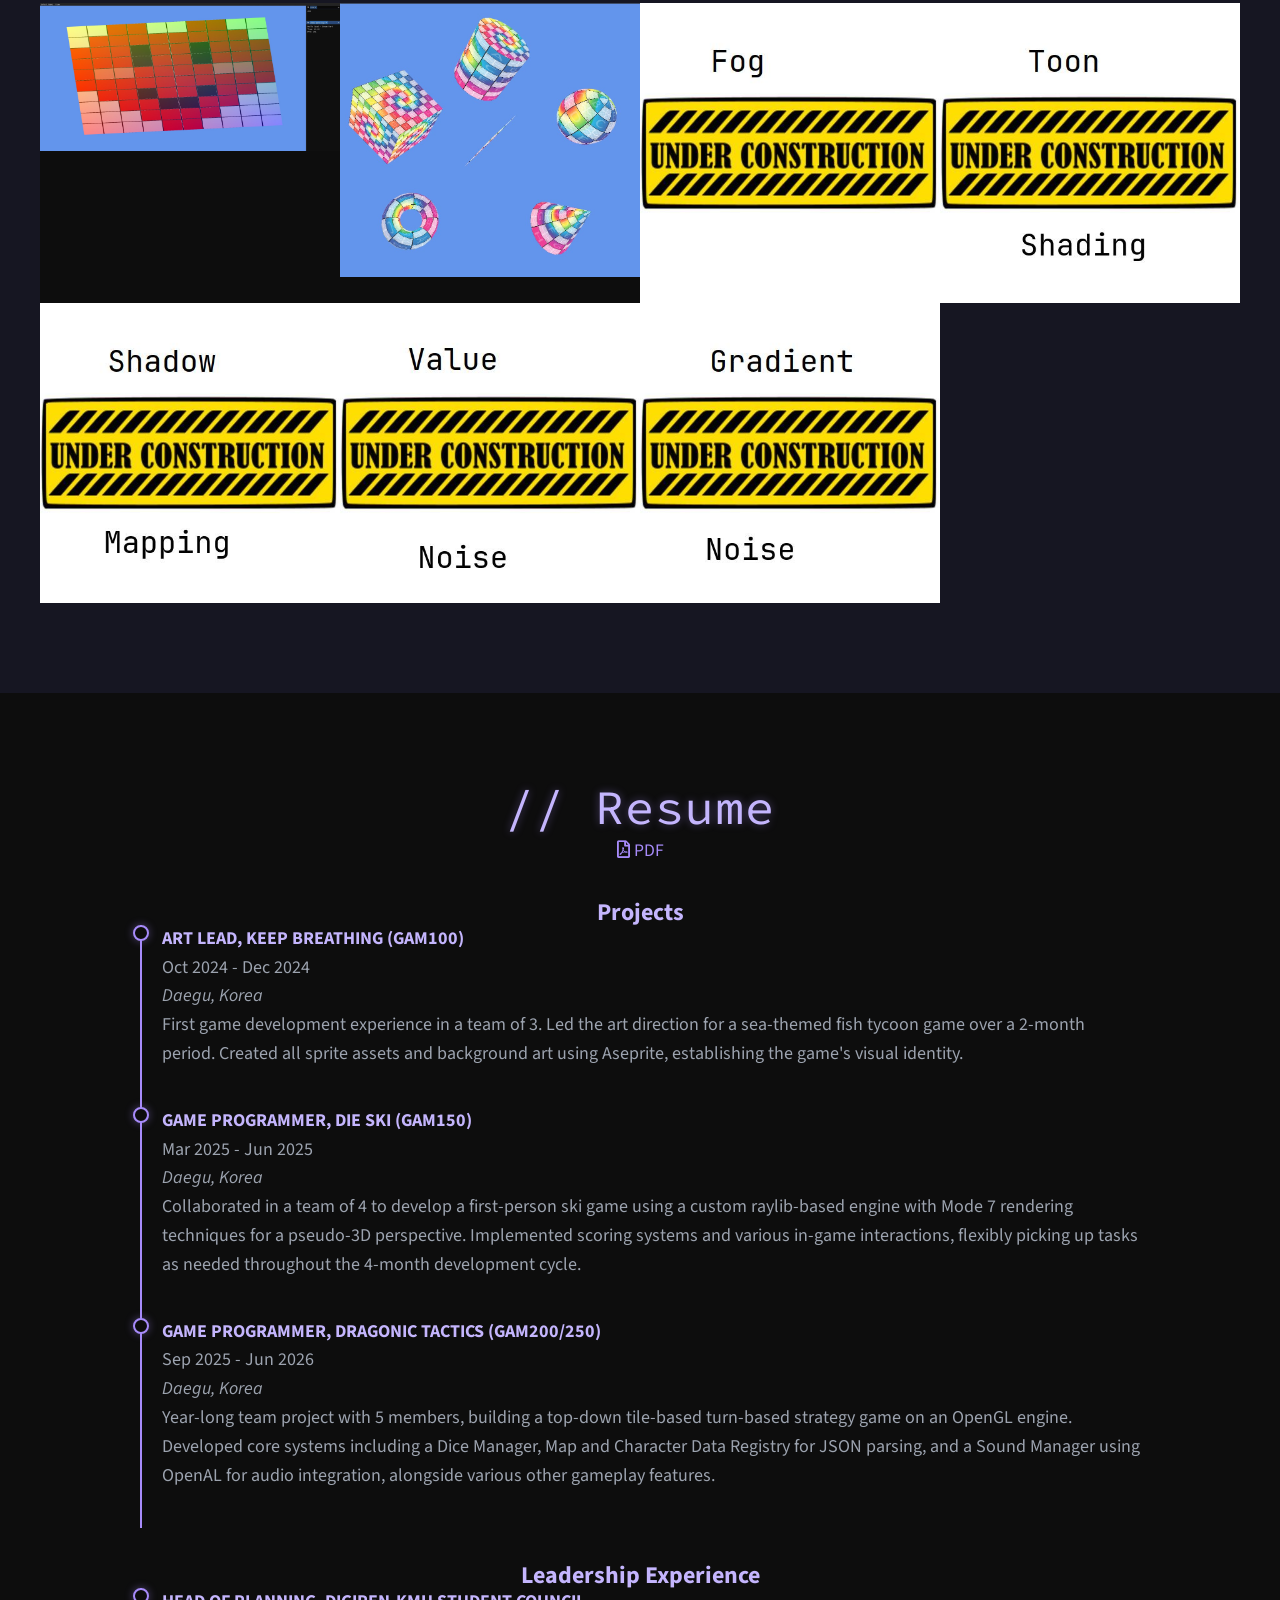
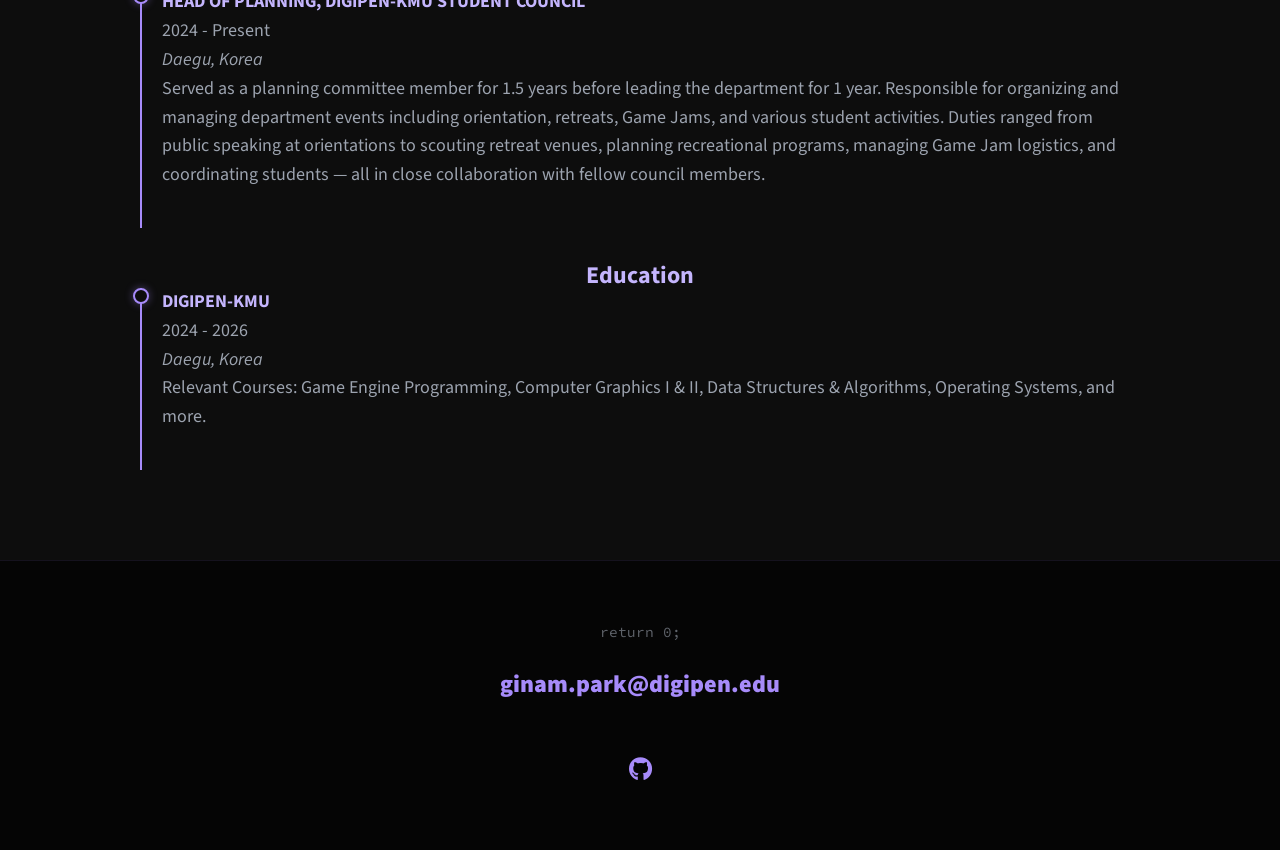
==== commit 531264f6: "22" ====
--- a/index.html
+++ b/index.html
@@ -6,7 +6,7 @@
 
 <head>
     <meta charset="UTF-8">
-    <link rel="icon" type="image/svg+xml" href="../img/me.jpg">
+    <link rel="icon" type="image/svg+xml" href="../img/face.jpg">
 
     <!-- Help auto scale for desktop & mobile -->
     <meta name="viewport" content="width=device-width, initial-scale=1.0" />
@@ -60,7 +60,7 @@
                 </div>
                 <div class="terminal__body" id="terminal-output"></div>
             </div>
-            <img src="img/me.jpg" alt="a picture of Ginam Park smiling" class="intro__img reveal" />
+            <img src="img/face.jpg" alt="a picture of Ginam Park smiling" class="intro__img reveal" />
         </div>
     </section>
 
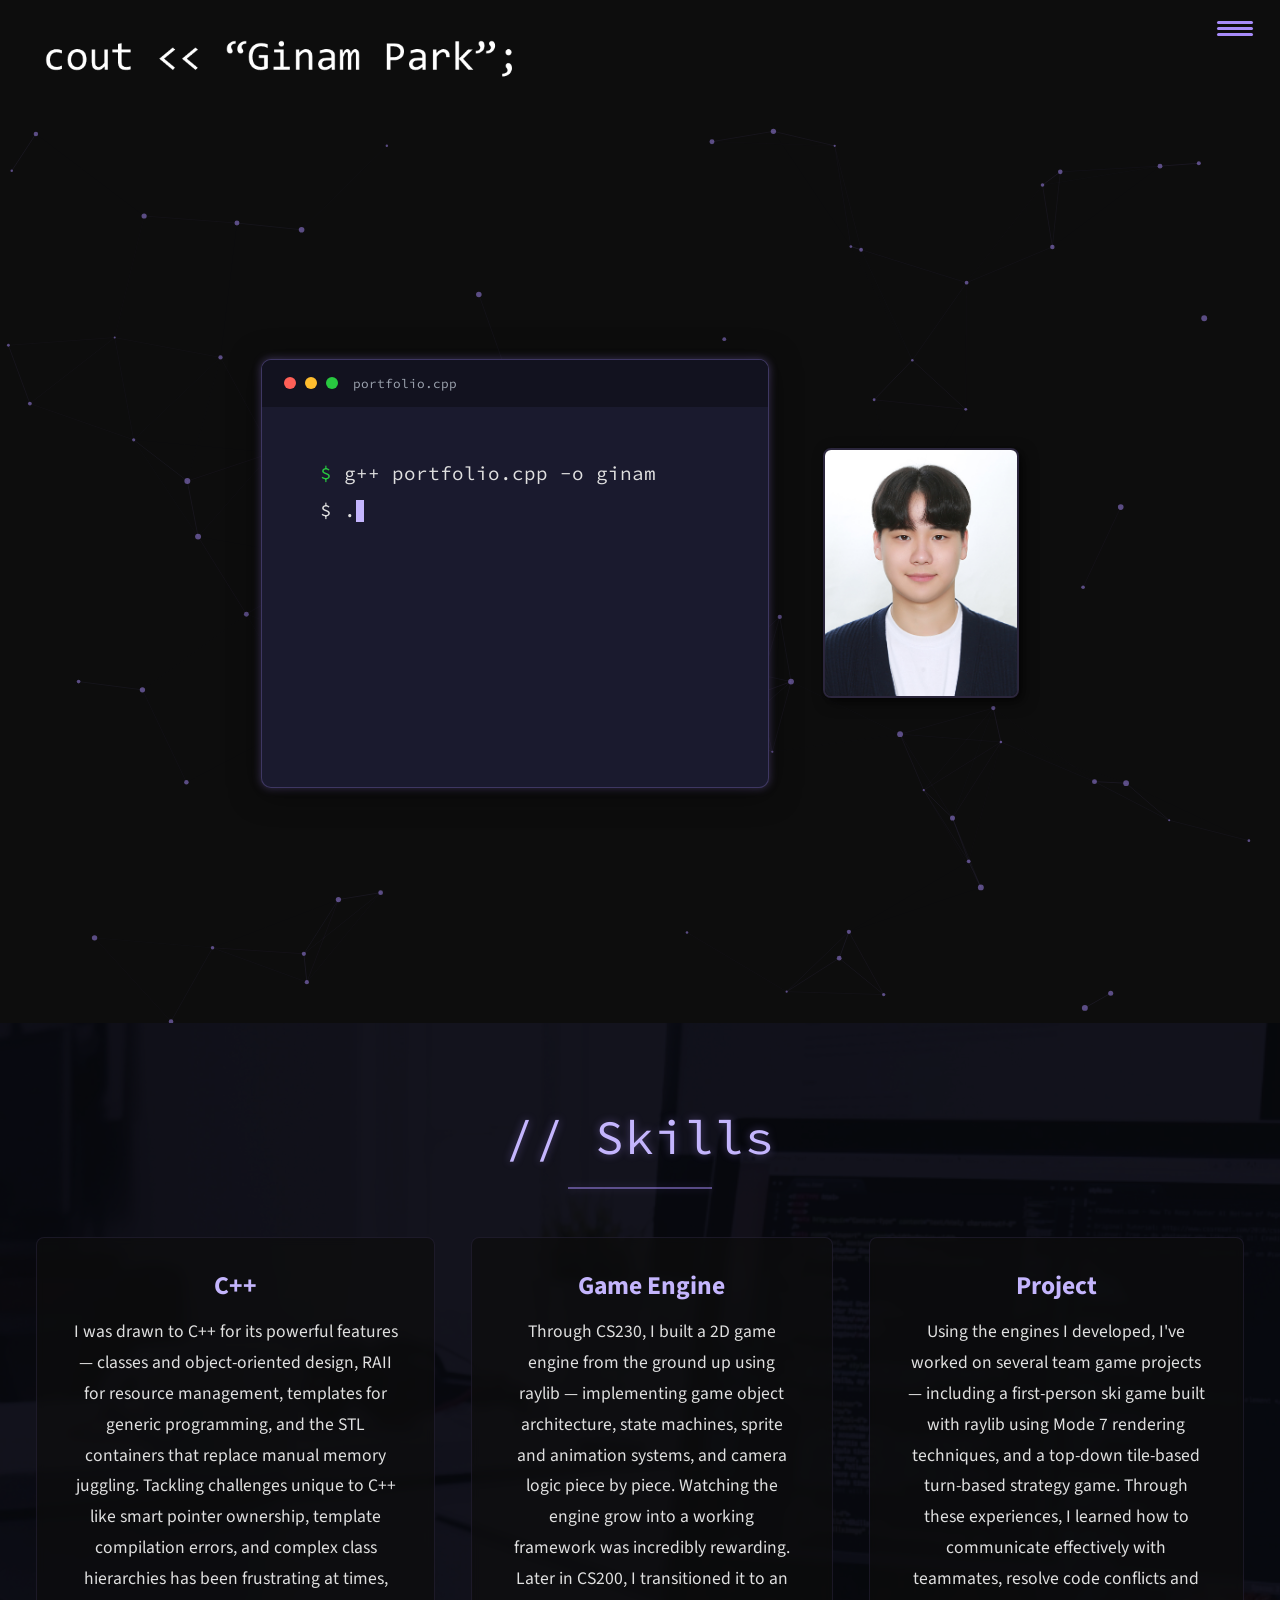
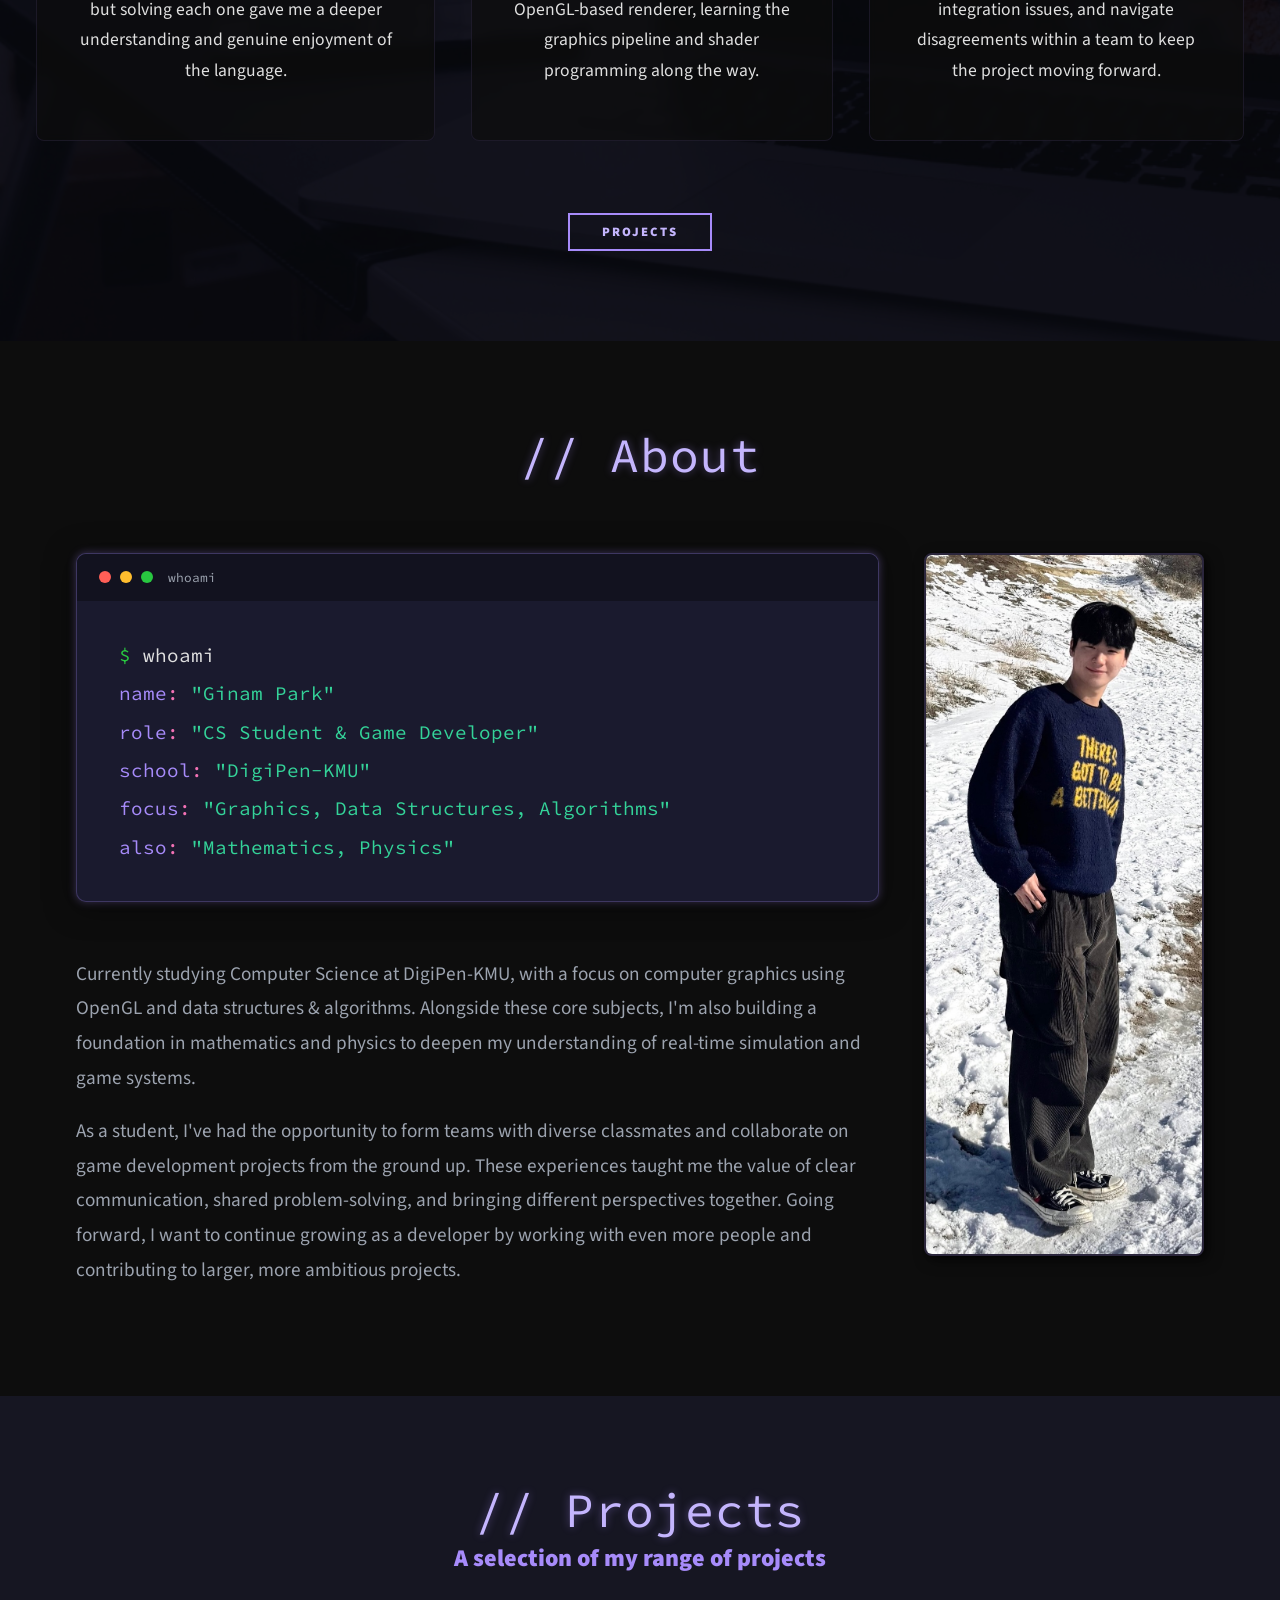
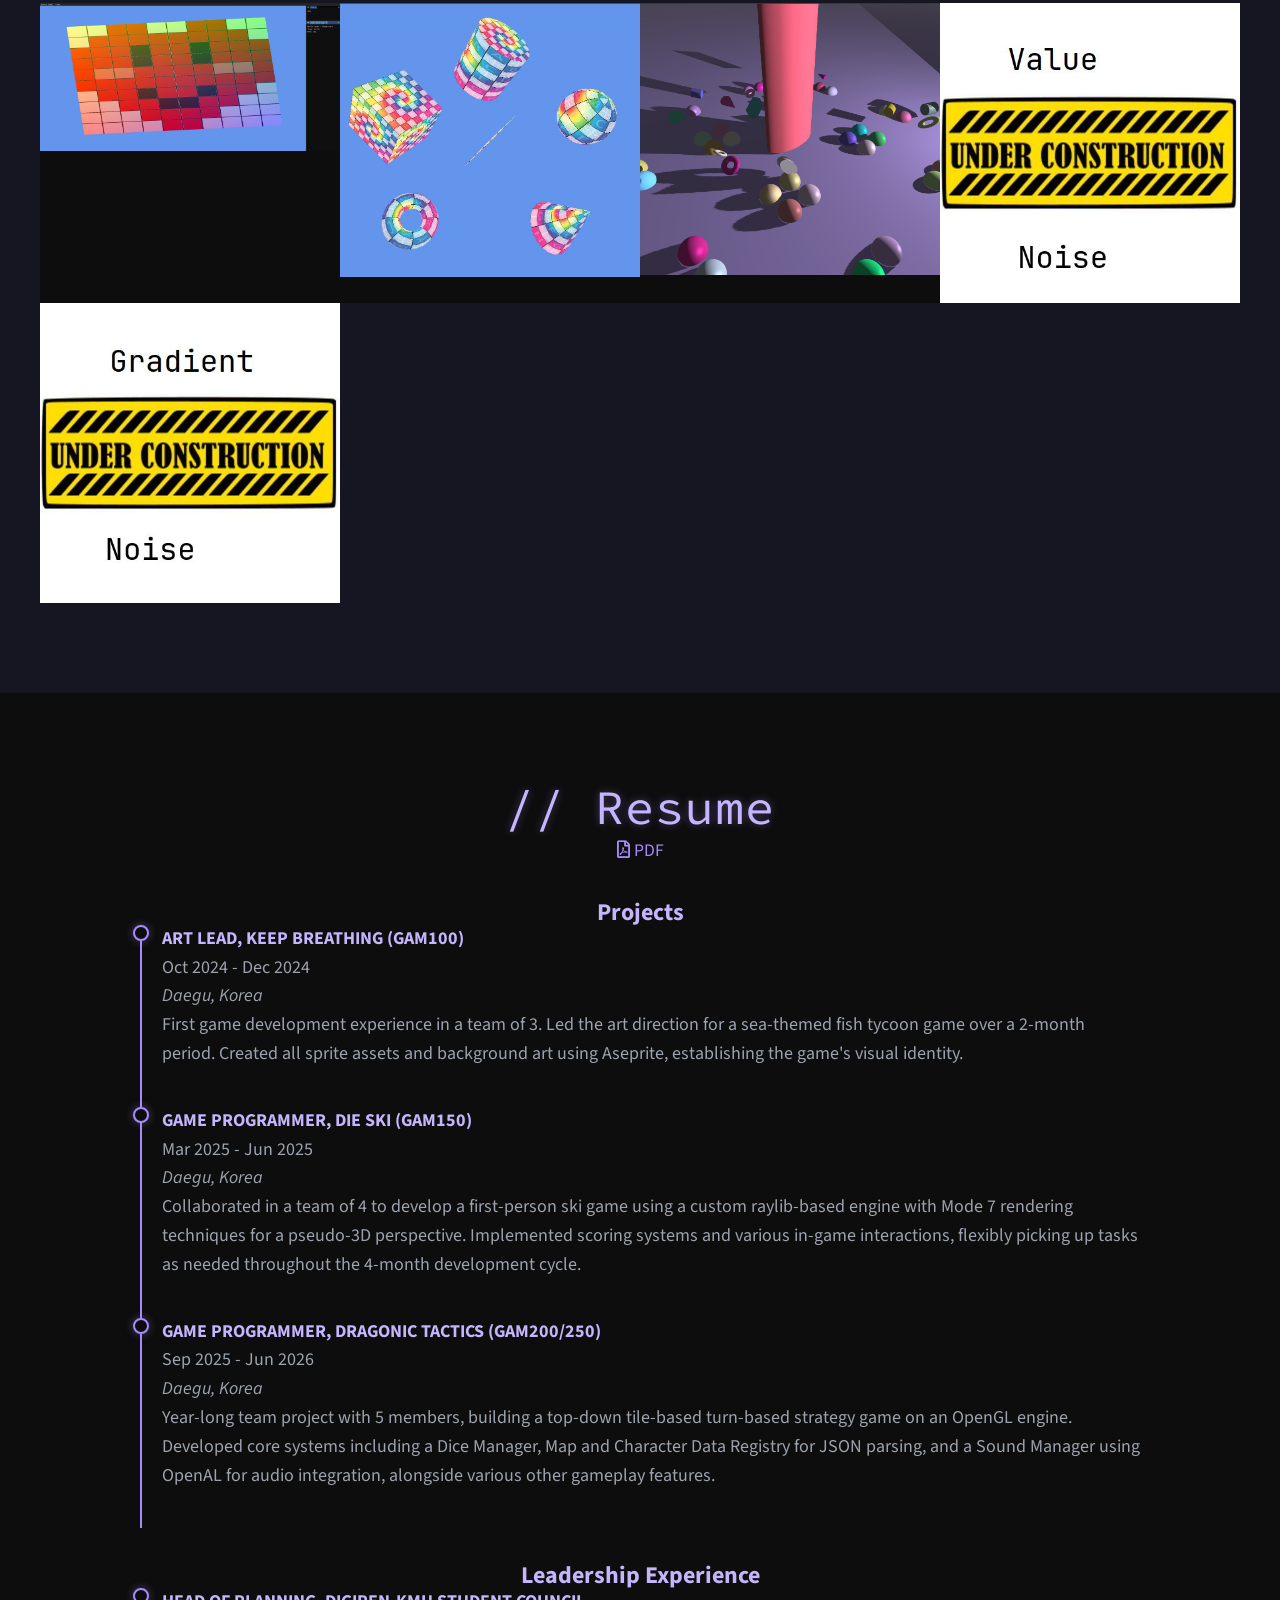
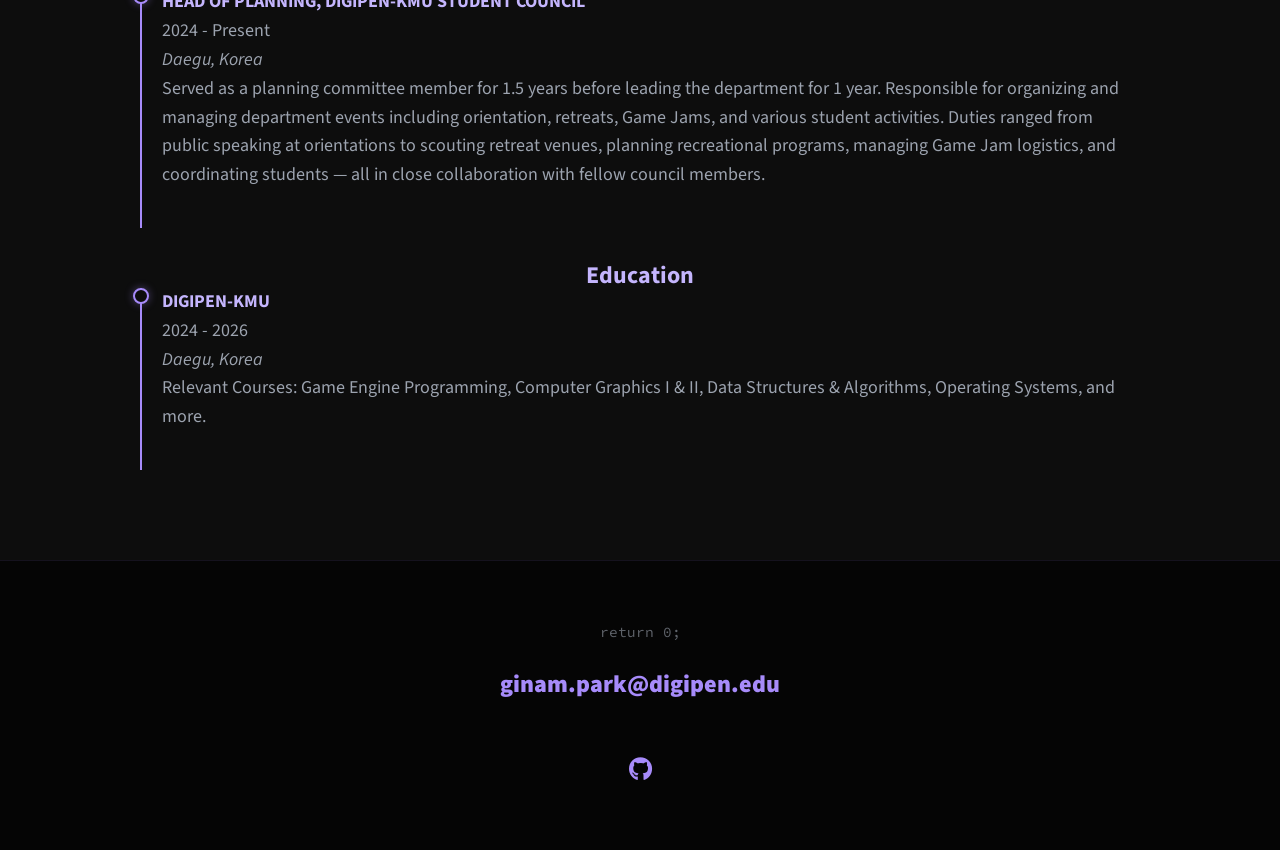
==== commit db6f396f: "5" ====
--- a/index.html
+++ b/index.html
@@ -167,12 +167,14 @@
             <a href="portfolio/02_meshes.html" class="portfolio__item">
                 <img src="img/portfolio_thumbnails/02_meshes.jpg" alt="" class="portfolio__img" />
             </a>
+            <!--
             <a href="portfolio/03_fog.html" class="portfolio__item">
                 <img src="img/portfolio_thumbnails/03_fog.jpg" alt="" class="portfolio__img" />
             </a>
             <a href="portfolio/04_toon.html" class="portfolio__item">
                 <img src="img/portfolio_thumbnails/04_toon.jpg" alt="" class="portfolio__img" />
             </a>
+            -->
             <a href="portfolio/05_shadow.html" class="portfolio__item">
                 <img src="img/portfolio_thumbnails/05_shadow.jpg" alt="" class="portfolio__img" />
             </a>
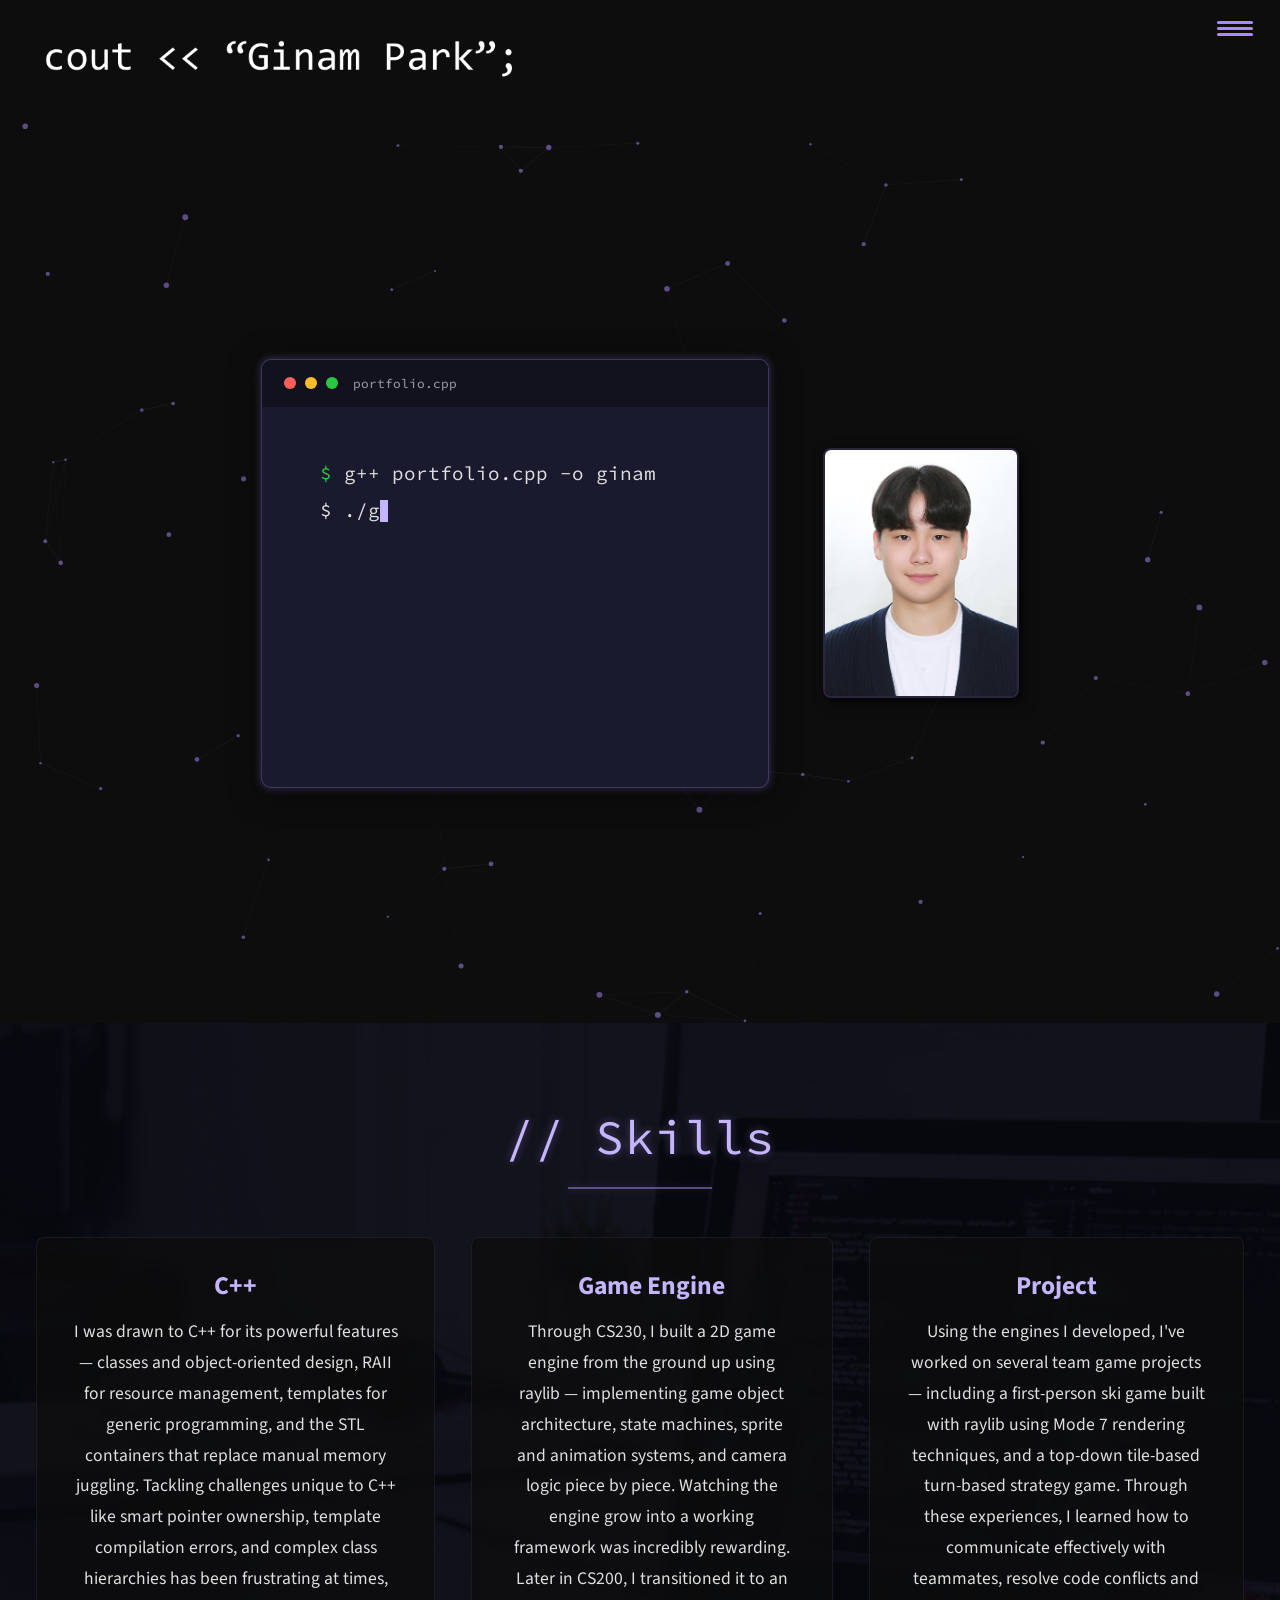
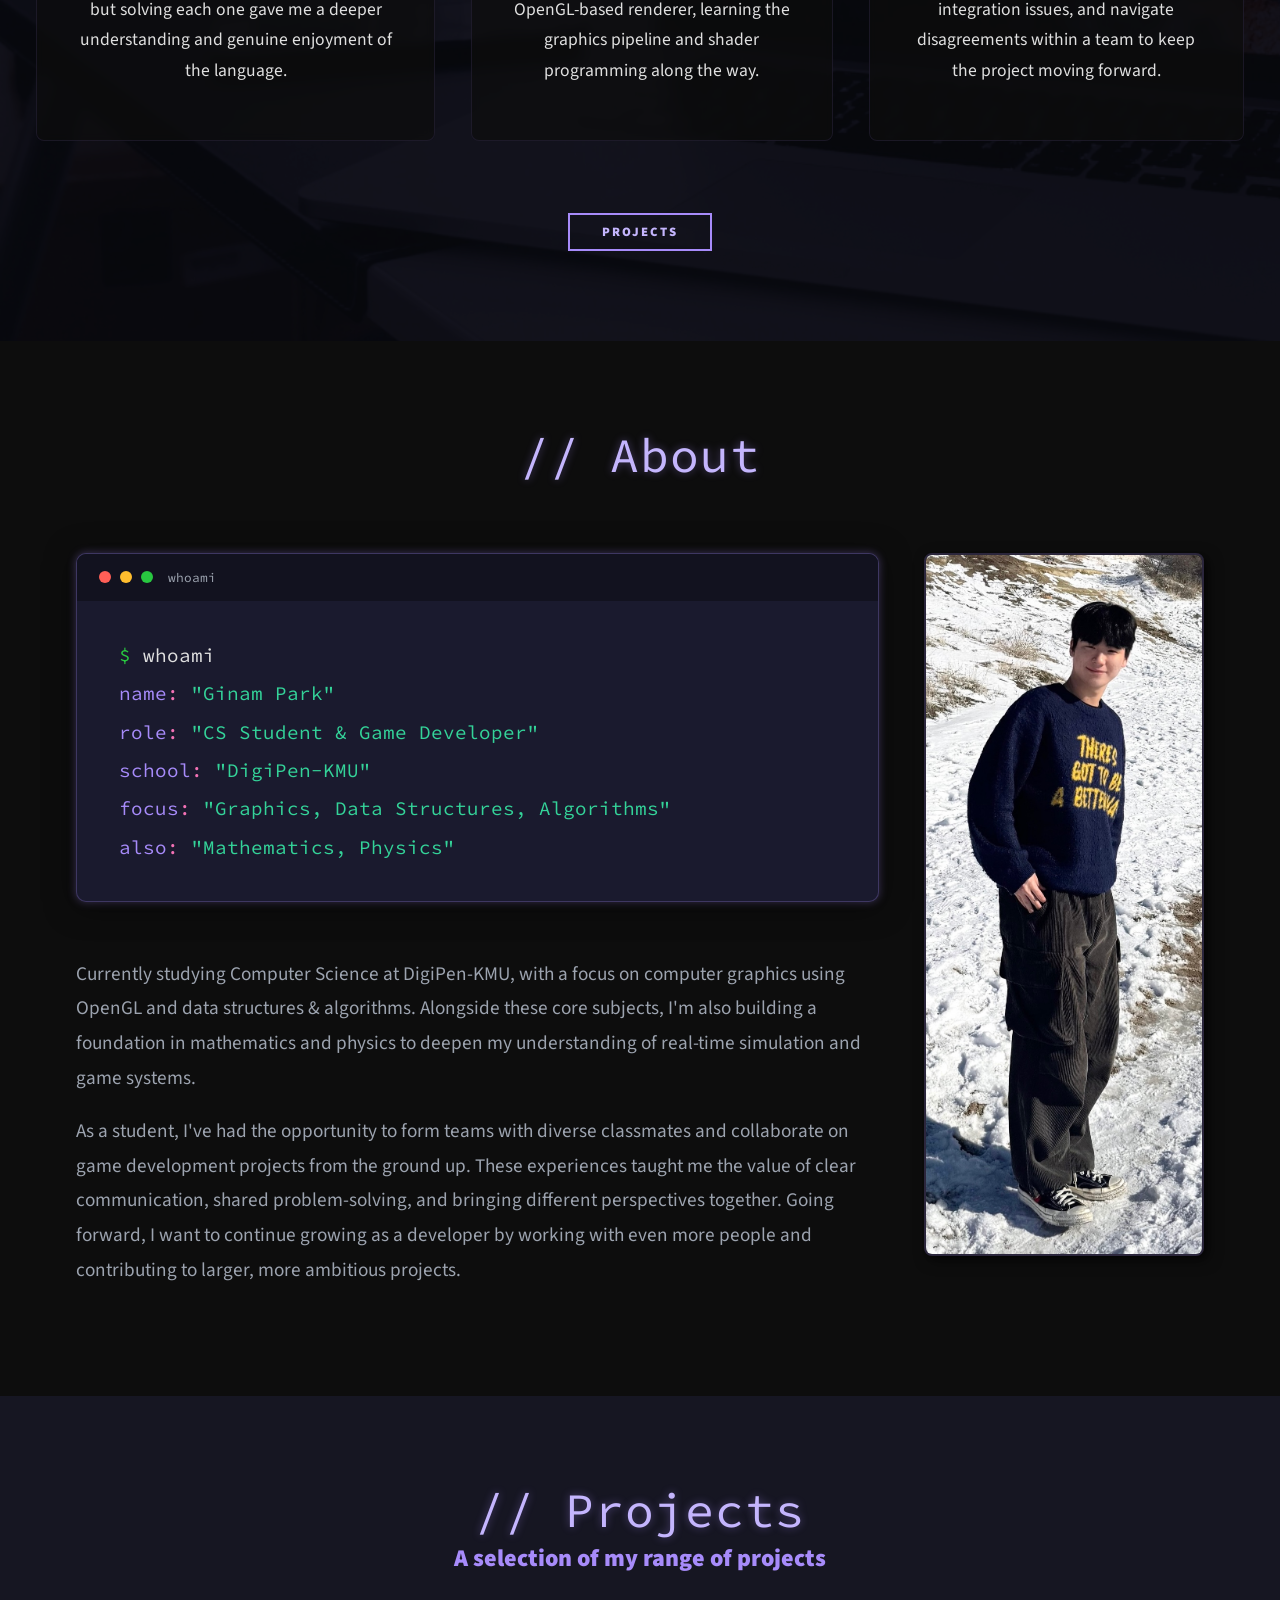
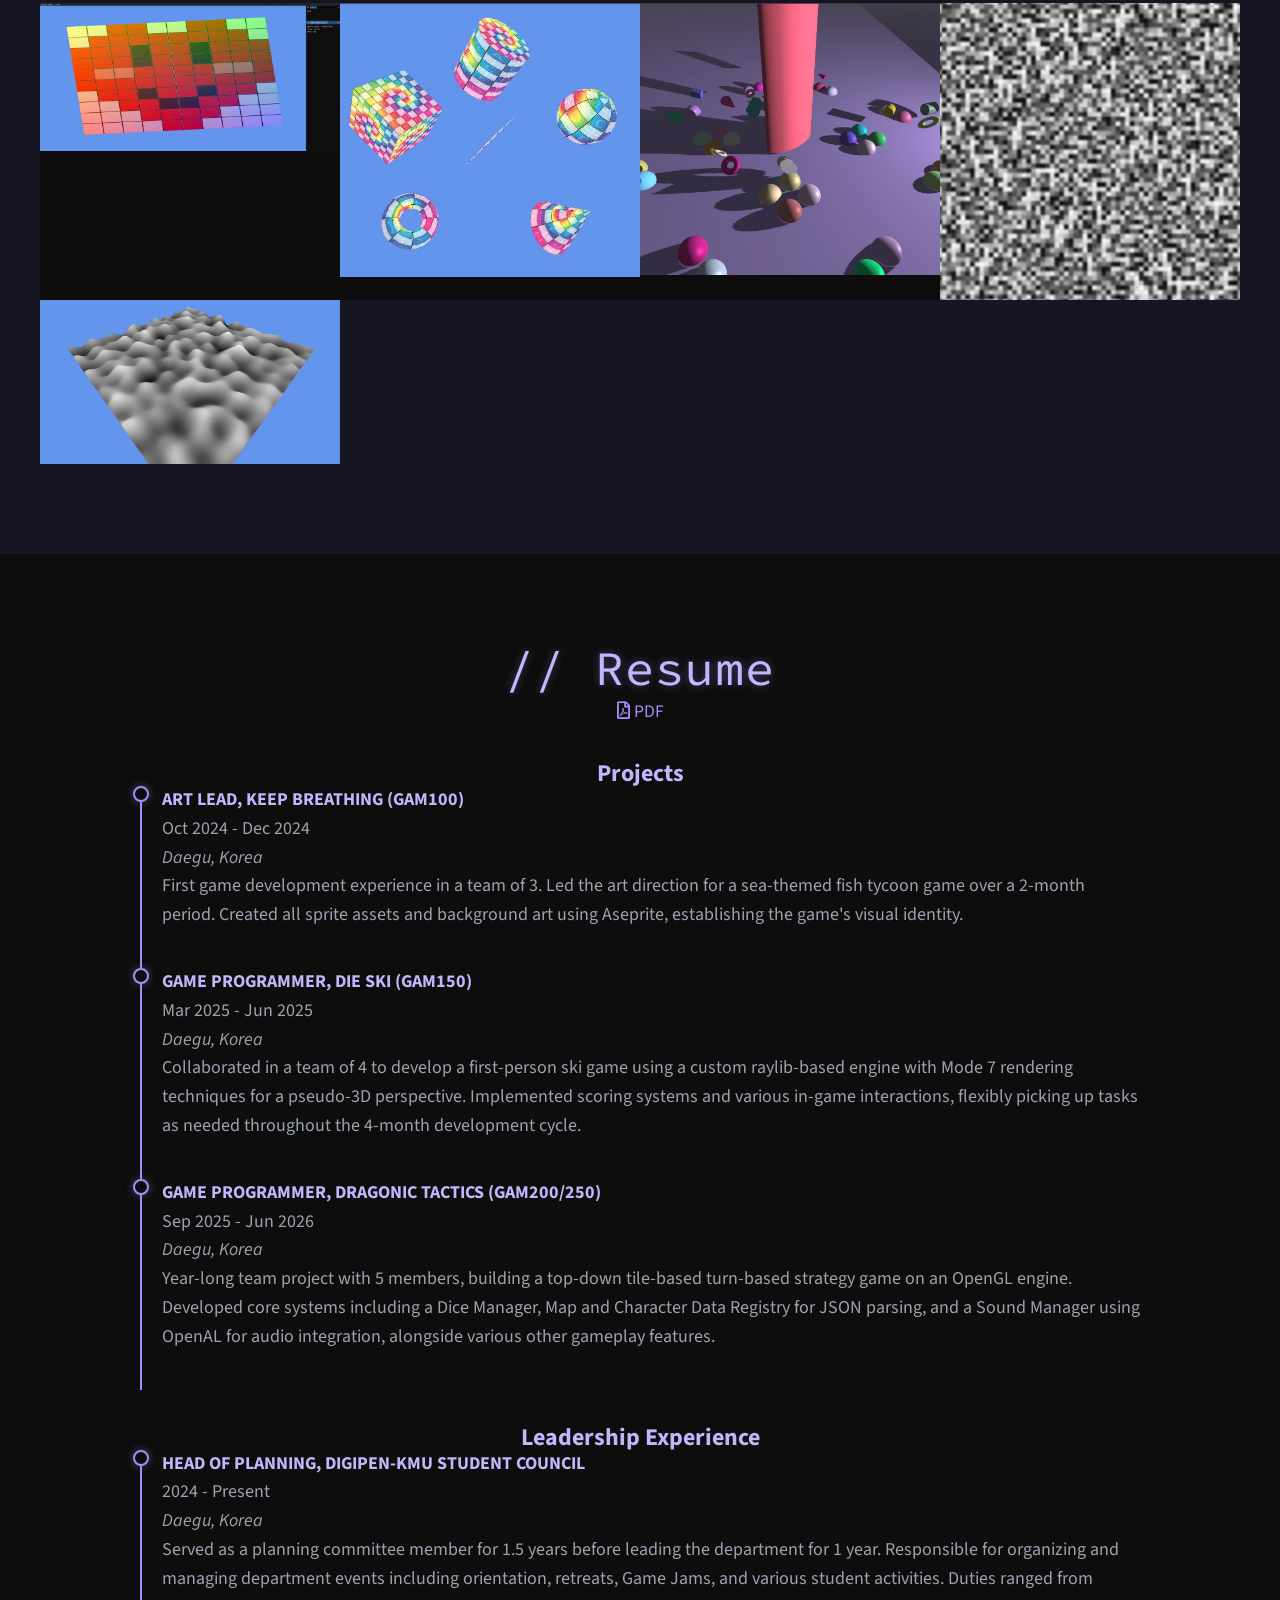
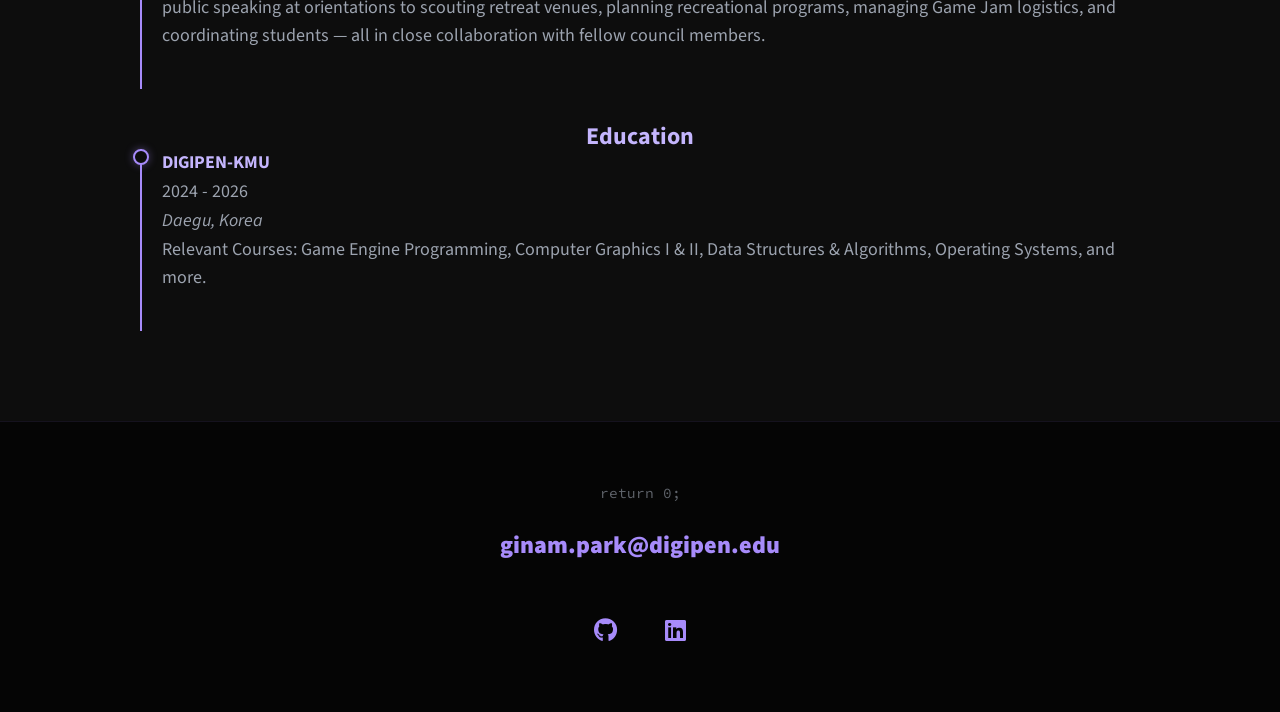
==== commit 41ce49bd: "12" ====
--- a/index.html
+++ b/index.html
@@ -267,6 +267,11 @@
                     <i class="fab fa-github"></i>
                 </a>
             </li>
+            <li class="social-list__item">
+                <a class="social-list__link" href="https://www.linkedin.com/in/ginam-park/">
+                    <i class="fab fa-linkedin"></i>
+                </a>
+            </li>
         </ul>
     </footer>
 
